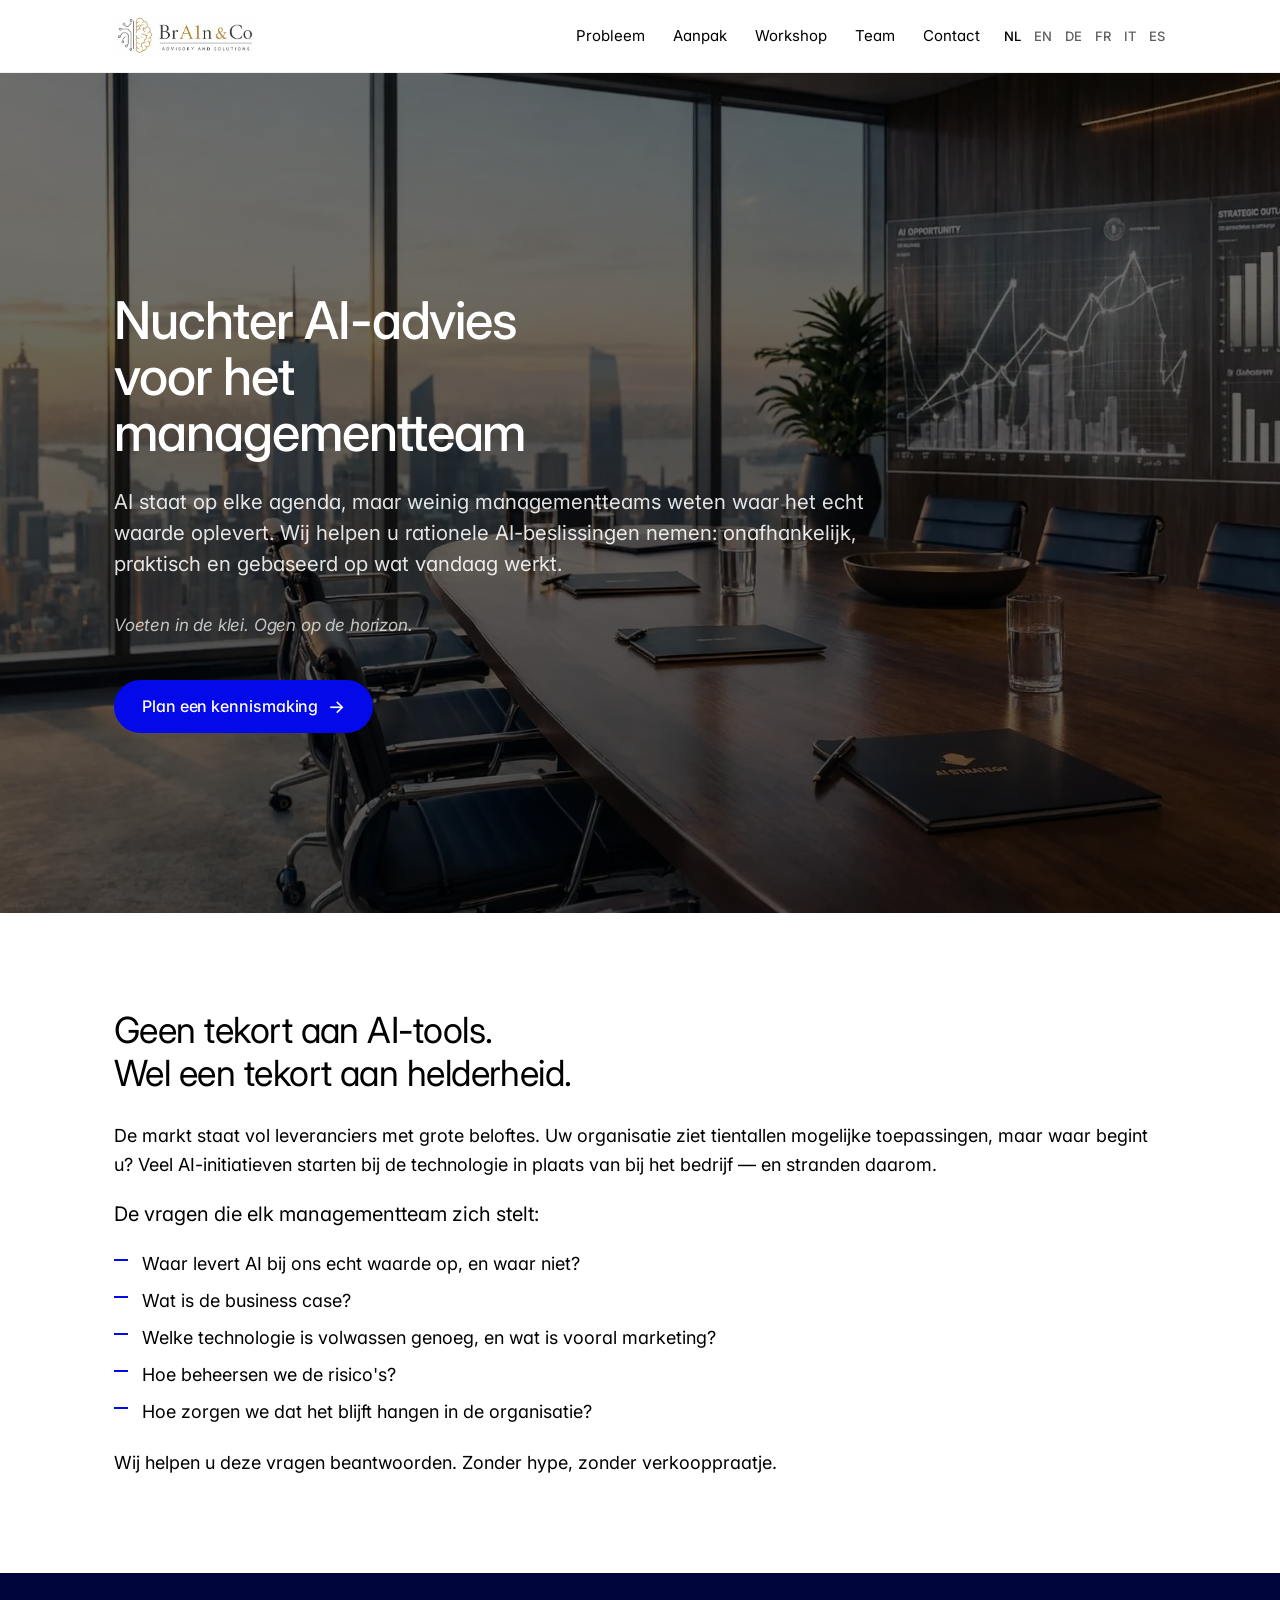
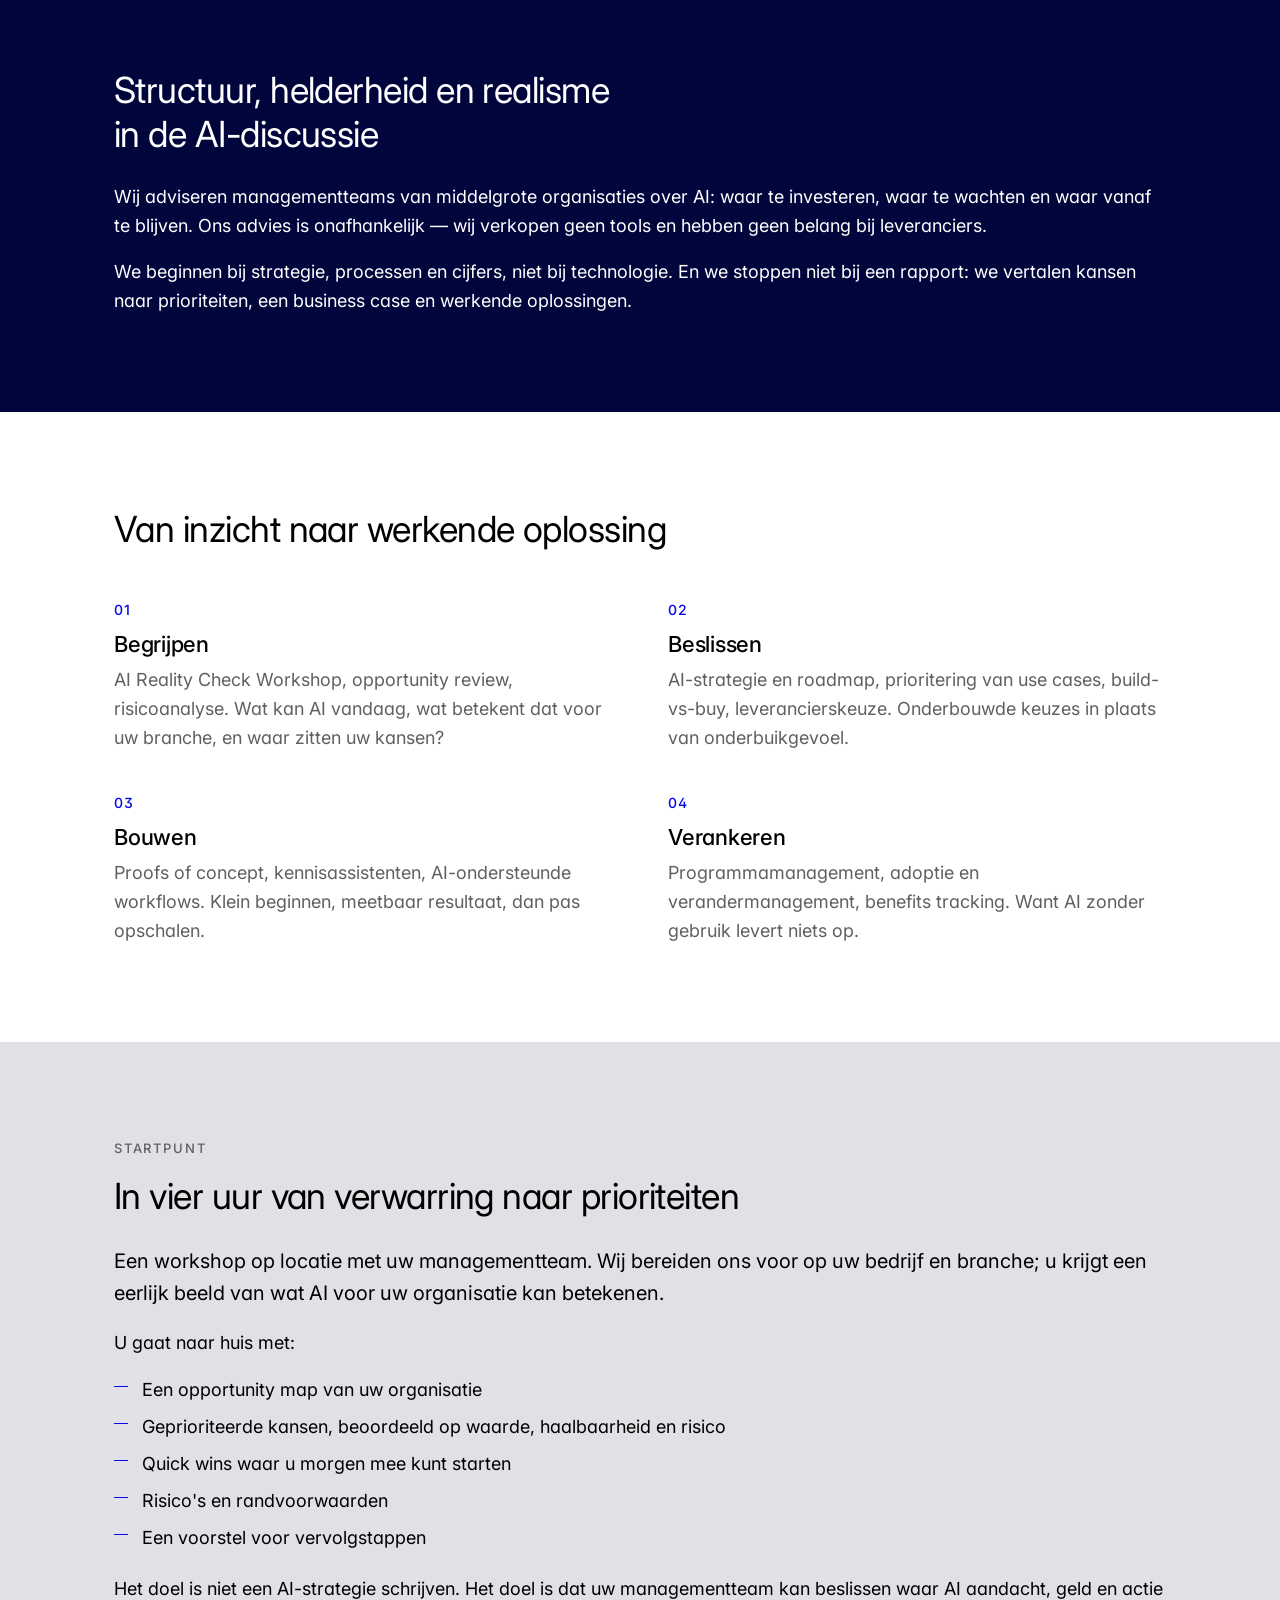
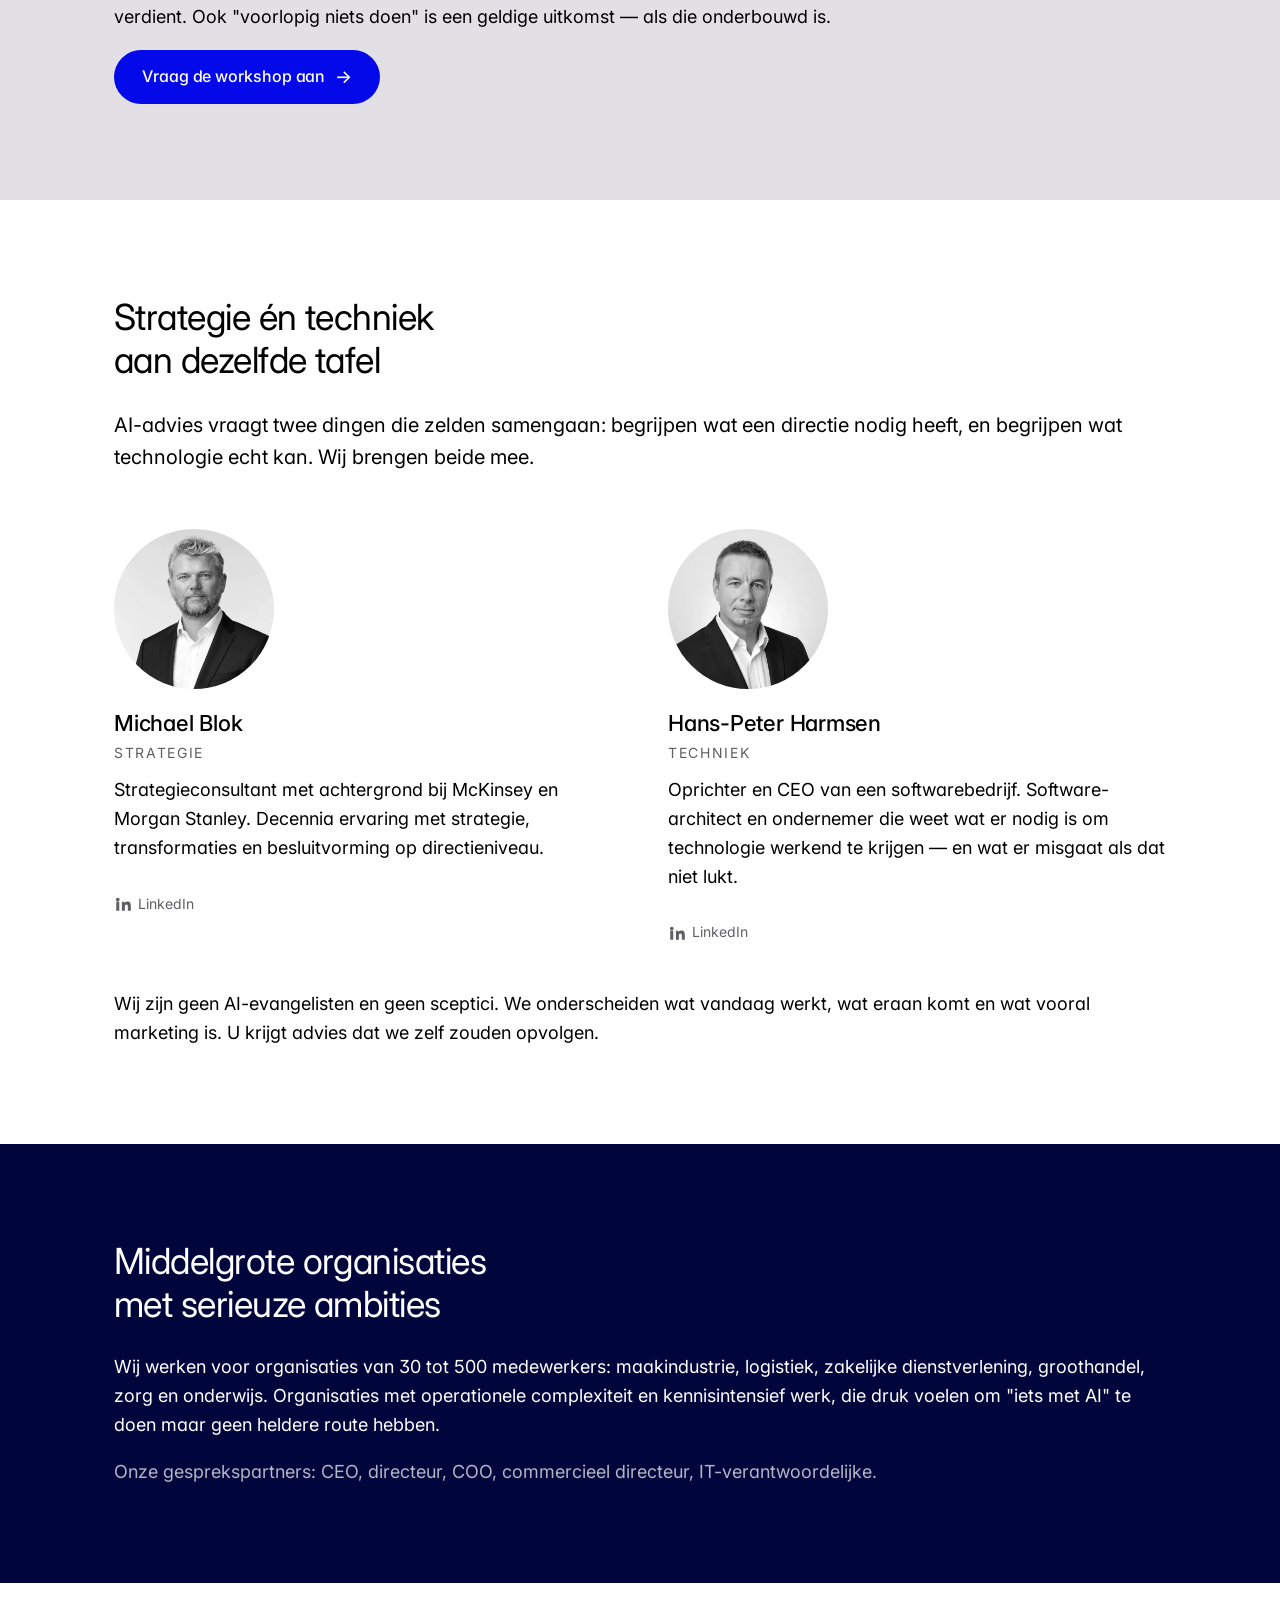
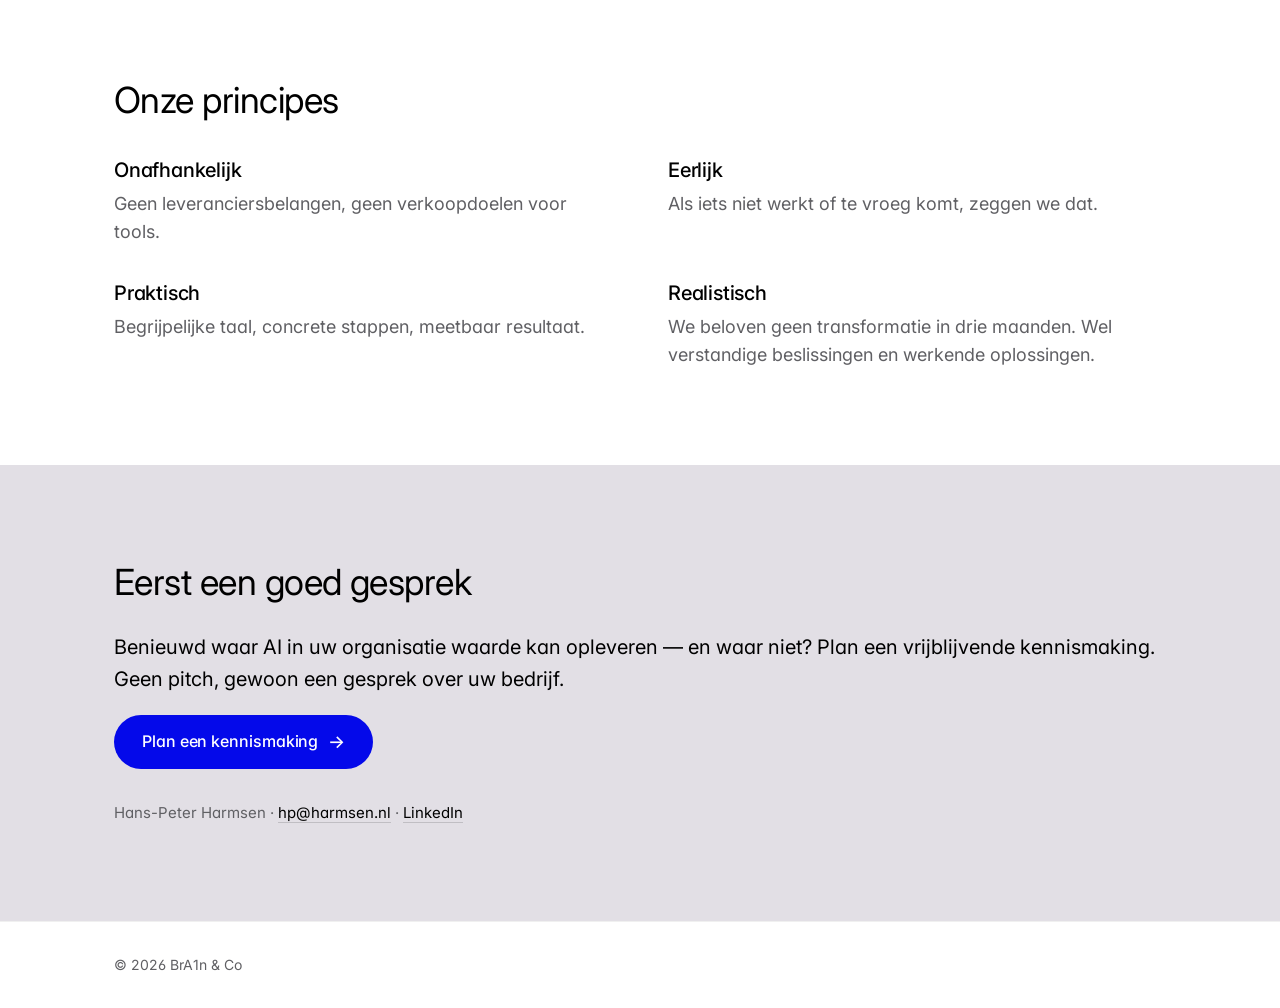
==== index.html @ 0d2ce126 "Branding: BrA1n & Co met logo in nav - Naamwijziging brA1n -> BrA1n & Co in alle 6 talen, titles, OG" ====
<!doctype html>
<html lang="nl">
<head>
<meta charset="utf-8">
<meta name="viewport" content="width=device-width, initial-scale=1">
<title>BrA1n &amp; Co — Nuchter AI-advies voor het managementteam</title>
<meta name="description" content="BrA1n &amp; Co helpt managementteams van middelgrote organisaties rationele AI-beslissingen nemen: onafhankelijk, praktisch en gebaseerd op wat vandaag werkt.">

<meta property="og:title" content="BrA1n &amp; Co — Nuchter AI-advies voor het managementteam">
<meta property="og:description" content="Onafhankelijk AI-advies voor middelgrote organisaties. Voeten in de klei. Ogen op de horizon.">
<meta property="og:type" content="website">
<meta property="og:locale" content="nl_NL">
<meta property="og:locale:alternate" content="en_US">
<meta property="og:locale:alternate" content="de_DE">
<meta property="og:locale:alternate" content="fr_FR">
<meta property="og:locale:alternate" content="it_IT">
<meta property="og:locale:alternate" content="es_ES">
<link rel="canonical" href="https://hpharmsen.github.io/bra1n-website/">
<link rel="alternate" hreflang="nl" href="https://hpharmsen.github.io/bra1n-website/">
<link rel="alternate" hreflang="en" href="https://hpharmsen.github.io/bra1n-website/en/">
<link rel="alternate" hreflang="de" href="https://hpharmsen.github.io/bra1n-website/de/">
<link rel="alternate" hreflang="fr" href="https://hpharmsen.github.io/bra1n-website/fr/">
<link rel="alternate" hreflang="it" href="https://hpharmsen.github.io/bra1n-website/it/">
<link rel="alternate" hreflang="es" href="https://hpharmsen.github.io/bra1n-website/es/">
<link rel="alternate" hreflang="x-default" href="https://hpharmsen.github.io/bra1n-website/">

<link rel="preconnect" href="https://fonts.googleapis.com">
<link rel="preconnect" href="https://fonts.gstatic.com" crossorigin>
<link href="https://fonts.googleapis.com/css2?family=Inter:wght@400;500;700&display=swap" rel="stylesheet">

<link rel="stylesheet" href="assets/css/style.css">
<link rel="icon" type="image/svg+xml" href="assets/img/favicon.svg">
</head>
<body>

<header class="nav">
  <div class="nav__inner">
    <a class="nav__brand" href="#top" aria-label="BrA1n &amp; Co — naar boven">
      <picture>
        <source srcset="assets/img/logo.webp" type="image/webp">
        <img src="assets/img/logo.png" alt="BrA1n &amp; Co" height="40" width="143">
      </picture>
    </a>
    <nav class="nav__links" aria-label="Hoofdmenu">
      <a href="#probleem">Probleem</a>
      <a href="#aanpak">Aanpak</a>
      <a href="#workshop">Workshop</a>
      <a href="#team">Team</a>
      <a href="#contact">Contact</a>
    </nav>
    <div class="nav__lang" aria-label="Taal">
      <span aria-current="true">NL</span>
      <a href="en/">EN</a>
      <a href="de/">DE</a>
      <a href="fr/">FR</a>
      <a href="it/">IT</a>
      <a href="es/">ES</a>
    </div>
  </div>
</header>

<main id="top">

  <!-- 1. Hero -->
  <section class="hero">
    <picture class="hero__bg">
      <source srcset="assets/img/hero.webp" type="image/webp">
      <img src="assets/img/hero.jpg" alt="Boardroom met uitzicht over de stad en AI-dashboards aan de muur" fetchpriority="high">
    </picture>
    <div class="container">
      <h1 class="hero__title">Nuchter AI-advies<br>voor het managementteam</h1>
      <p class="hero__lede">AI staat op elke agenda, maar weinig managementteams weten waar het echt waarde oplevert. Wij helpen u rationele AI-beslissingen nemen: onafhankelijk, praktisch en gebaseerd op wat vandaag werkt.</p>
      <p class="hero__slogan"><em>Voeten in de klei. Ogen op de horizon.</em></p>
      <a class="btn btn--primary" href="mailto:hp@harmsen.nl?subject=Kennismaking%20via%20BrA1n%20%26%20Co%20website">Plan een kennismaking</a>
    </div>
  </section>

  <!-- 2. Het probleem -->
  <section id="probleem" class="section">
    <div class="container">
      <h2>Geen tekort aan AI-tools.<br>Wel een tekort aan helderheid.</h2>
      <p>De markt staat vol leveranciers met grote beloftes. Uw organisatie ziet tientallen mogelijke toepassingen, maar waar begint u? Veel AI-initiatieven starten bij de technologie in plaats van bij het bedrijf — en stranden daarom.</p>
      <p class="lead">De vragen die elk managementteam zich stelt:</p>
      <ul class="check-list">
        <li>Waar levert AI bij ons echt waarde op, en waar niet?</li>
        <li>Wat is de business case?</li>
        <li>Welke technologie is volwassen genoeg, en wat is vooral marketing?</li>
        <li>Hoe beheersen we de risico's?</li>
        <li>Hoe zorgen we dat het blijft hangen in de organisatie?</li>
      </ul>
      <p>Wij helpen u deze vragen beantwoorden. Zonder hype, zonder verkooppraatje.</p>
    </div>
  </section>

  <!-- 3. Wat wij doen -->
  <section class="section section--dark">
    <div class="container">
      <h2>Structuur, helderheid en realisme<br>in de AI-discussie</h2>
      <p>Wij adviseren managementteams van middelgrote organisaties over AI: waar te investeren, waar te wachten en waar vanaf te blijven. Ons advies is onafhankelijk — wij verkopen geen tools en hebben geen belang bij leveranciers.</p>
      <p>We beginnen bij strategie, processen en cijfers, niet bij technologie. En we stoppen niet bij een rapport: we vertalen kansen naar prioriteiten, een business case en werkende oplossingen.</p>
    </div>
  </section>

  <!-- 4. Hoe wij werken -->
  <section id="aanpak" class="section">
    <div class="container">
      <h2>Van inzicht naar werkende oplossing</h2>
      <div class="phases">
        <div class="phase">
          <div class="phase__num">01</div>
          <h3>Begrijpen</h3>
          <p>AI Reality Check Workshop, opportunity review, risicoanalyse. Wat kan AI vandaag, wat betekent dat voor uw branche, en waar zitten uw kansen?</p>
        </div>
        <div class="phase">
          <div class="phase__num">02</div>
          <h3>Beslissen</h3>
          <p>AI-strategie en roadmap, prioritering van use cases, build-vs-buy, leverancierskeuze. Onderbouwde keuzes in plaats van onderbuikgevoel.</p>
        </div>
        <div class="phase">
          <div class="phase__num">03</div>
          <h3>Bouwen</h3>
          <p>Proofs of concept, kennisassistenten, AI-ondersteunde workflows. Klein beginnen, meetbaar resultaat, dan pas opschalen.</p>
        </div>
        <div class="phase">
          <div class="phase__num">04</div>
          <h3>Verankeren</h3>
          <p>Programmamanagement, adoptie en verandermanagement, benefits tracking. Want AI zonder gebruik levert niets op.</p>
        </div>
      </div>
    </div>
  </section>

  <!-- 5. Workshop -->
  <section id="workshop" class="section section--soft">
    <div class="container">
      <p class="eyebrow">Startpunt</p>
      <h2>In vier uur van verwarring naar prioriteiten</h2>
      <p class="lead">Een workshop op locatie met uw managementteam. Wij bereiden ons voor op uw bedrijf en branche; u krijgt een eerlijk beeld van wat AI voor uw organisatie kan betekenen.</p>
      <p>U gaat naar huis met:</p>
      <ul class="check-list">
        <li>Een opportunity map van uw organisatie</li>
        <li>Geprioriteerde kansen, beoordeeld op waarde, haalbaarheid en risico</li>
        <li>Quick wins waar u morgen mee kunt starten</li>
        <li>Risico's en randvoorwaarden</li>
        <li>Een voorstel voor vervolgstappen</li>
      </ul>
      <p>Het doel is niet een AI-strategie schrijven. Het doel is dat uw managementteam kan beslissen waar AI aandacht, geld en actie verdient. Ook "voorlopig niets doen" is een geldige uitkomst — als die onderbouwd is.</p>
      <a class="btn btn--primary" href="mailto:hp@harmsen.nl?subject=AI%20Reality%20Check%20Workshop%20aanvraag">Vraag de workshop aan</a>
    </div>
  </section>

  <!-- 6. Waarom wij -->
  <section id="team" class="section">
    <div class="container">
      <h2>Strategie én techniek<br>aan dezelfde tafel</h2>
      <p class="lead">AI-advies vraagt twee dingen die zelden samengaan: begrijpen wat een directie nodig heeft, en begrijpen wat technologie echt kan. Wij brengen beide mee.</p>

      <div class="team">
        <article class="person">
          <picture>
            <source srcset="assets/img/michael.webp" type="image/webp">
            <img src="assets/img/michael.jpg" alt="Portret van Michael Blok" loading="lazy" width="600" height="600">
          </picture>
          <h3>Michael Blok</h3>
          <p class="person__role">Strategie</p>
          <p>Strategieconsultant met achtergrond bij McKinsey en Morgan Stanley. Decennia ervaring met strategie, transformaties en besluitvorming op directieniveau.</p>
          <a class="linkedin" href="https://www.linkedin.com/in/michael-b-5817b/" aria-label="LinkedIn van Michael Blok" rel="noopener">
            <svg viewBox="0 0 24 24" width="20" height="20" aria-hidden="true"><path fill="currentColor" d="M4.98 3.5a2.5 2.5 0 1 1 0 5 2.5 2.5 0 0 1 0-5zM3 9h4v12H3V9zm7 0h3.8v1.7h.06c.53-1 1.84-2.05 3.79-2.05 4.05 0 4.8 2.66 4.8 6.13V21h-4v-5.46c0-1.3-.02-2.97-1.81-2.97-1.82 0-2.1 1.42-2.1 2.88V21h-4V9z"/></svg>
            LinkedIn
          </a>
        </article>

        <article class="person">
          <picture>
            <source srcset="assets/img/hp.webp" type="image/webp">
            <img src="assets/img/hp.jpg" alt="Portret van Hans-Peter Harmsen" loading="lazy" width="600" height="600">
          </picture>
          <h3>Hans-Peter Harmsen</h3>
          <p class="person__role">Techniek</p>
          <p>Oprichter en CEO van een softwarebedrijf. Software-architect en ondernemer die weet wat er nodig is om technologie werkend te krijgen — en wat er misgaat als dat niet lukt.</p>
          <a class="linkedin" href="https://www.linkedin.com/in/hpharmsen" aria-label="LinkedIn van Hans-Peter Harmsen" rel="noopener">
            <svg viewBox="0 0 24 24" width="20" height="20" aria-hidden="true"><path fill="currentColor" d="M4.98 3.5a2.5 2.5 0 1 1 0 5 2.5 2.5 0 0 1 0-5zM3 9h4v12H3V9zm7 0h3.8v1.7h.06c.53-1 1.84-2.05 3.79-2.05 4.05 0 4.8 2.66 4.8 6.13V21h-4v-5.46c0-1.3-.02-2.97-1.81-2.97-1.82 0-2.1 1.42-2.1 2.88V21h-4V9z"/></svg>
            LinkedIn
          </a>
        </article>
      </div>

      <p>Wij zijn geen AI-evangelisten en geen sceptici. We onderscheiden wat vandaag werkt, wat eraan komt en wat vooral marketing is. U krijgt advies dat we zelf zouden opvolgen.</p>
    </div>
  </section>

  <!-- 7. Voor wie -->
  <section class="section section--dark">
    <div class="container">
      <h2>Middelgrote organisaties<br>met serieuze ambities</h2>
      <p>Wij werken voor organisaties van 30 tot 500 medewerkers: maakindustrie, logistiek, zakelijke dienstverlening, groothandel, zorg en onderwijs. Organisaties met operationele complexiteit en kennisintensief werk, die druk voelen om "iets met AI" te doen maar geen heldere route hebben.</p>
      <p class="muted">Onze gesprekspartners: CEO, directeur, COO, commercieel directeur, IT-verantwoordelijke.</p>
    </div>
  </section>

  <!-- 8. Principes -->
  <section class="section">
    <div class="container">
      <h2>Onze principes</h2>
      <dl class="principles">
        <div>
          <dt>Onafhankelijk</dt>
          <dd>Geen leveranciersbelangen, geen verkoopdoelen voor tools.</dd>
        </div>
        <div>
          <dt>Eerlijk</dt>
          <dd>Als iets niet werkt of te vroeg komt, zeggen we dat.</dd>
        </div>
        <div>
          <dt>Praktisch</dt>
          <dd>Begrijpelijke taal, concrete stappen, meetbaar resultaat.</dd>
        </div>
        <div>
          <dt>Realistisch</dt>
          <dd>We beloven geen transformatie in drie maanden. Wel verstandige beslissingen en werkende oplossingen.</dd>
        </div>
      </dl>
    </div>
  </section>

  <!-- 9. Contact -->
  <section id="contact" class="section section--soft">
    <div class="container">
      <h2>Eerst een goed gesprek</h2>
      <p class="lead">Benieuwd waar AI in uw organisatie waarde kan opleveren — en waar niet? Plan een vrijblijvende kennismaking. Geen pitch, gewoon een gesprek over uw bedrijf.</p>
      <a class="btn btn--primary" href="mailto:hp@harmsen.nl?subject=Kennismaking%20via%20BrA1n%20%26%20Co%20website">Plan een kennismaking</a>
      <p class="contact-line">
        Hans-Peter Harmsen
        · <a href="mailto:hp@harmsen.nl">hp@harmsen.nl</a>
        · <a href="https://www.linkedin.com/in/hpharmsen" rel="noopener">LinkedIn</a>
      </p>
    </div>
  </section>

</main>

<footer class="footer">
  <div class="container">
    <span>&copy; <span id="year">2026</span> BrA1n &amp; Co</span>
  </div>
</footer>

<script src="assets/js/main.js" defer></script>
</body>
</html>
---- assets/css/style.css ----
/* === Tokens (afgeleid uit keystone.ai) === */
:root {
  --surface: #ffffff;
  --surface-soft: #e2dfe5;
  --surface-dark: #00063c;
  --surface-accent-soft: #e5eafa;

  --text: #000000;
  --text-subtle: #606064;
  --text-weak: #8e8e91;
  --text-on-dark: #ffffff;

  --accent: #0409ea;
  --accent-hover: #00063c;

  --container-max: 1100px;
  --gutter: 24px;
  --section-vpad: 96px;
  --section-vpad-mobile: 56px;
}

/* === Reset === */
*, *::before, *::after { box-sizing: border-box; }
html { -webkit-text-size-adjust: 100%; scroll-behavior: smooth; scroll-padding-top: 80px; overflow-x: hidden; }
body { margin: 0; overflow-x: hidden; }
img, picture, svg { display: block; max-width: 100%; height: auto; }
a { color: inherit; }
ul, dl { margin: 0; padding: 0; }
ul { list-style: none; }

/* === Base typografie === */
body {
  font-family: "Inter", system-ui, -apple-system, "Segoe UI", Roboto, sans-serif;
  font-size: 18px;
  line-height: 1.6;
  color: var(--text);
  background: var(--surface);
  font-feature-settings: "ss01", "cv11";
  -webkit-font-smoothing: antialiased;
  text-rendering: optimizeLegibility;
}

h1, h2, h3 {
  margin: 0 0 .5em;
  letter-spacing: -0.01em;
}

h1 {
  font-size: clamp(36px, 5.2vw, 52px);
  line-height: 1.08;
  font-weight: 500;
  letter-spacing: -0.02em;
}

h2 {
  font-size: clamp(28px, 3.4vw, 36px);
  line-height: 1.2;
  font-weight: 400;
  letter-spacing: -0.015em;
  margin-bottom: .75em;
}

h3 {
  font-size: 22px;
  line-height: 1.3;
  font-weight: 500;
}

p { margin: 0 0 1em; }
p:last-child { margin-bottom: 0; }

.lead { font-size: 20px; color: var(--text); }
.muted { color: var(--text-subtle); }
.eyebrow {
  font-size: 13px;
  font-weight: 500;
  letter-spacing: .14em;
  text-transform: uppercase;
  color: var(--text-subtle);
  margin: 0 0 16px;
}

a { color: var(--accent); text-decoration: none; transition: color .15s ease; }
a:hover { color: var(--accent-hover); }
a:focus-visible { outline: 2px solid var(--accent); outline-offset: 3px; border-radius: 2px; }

/* === Layout === */
.container {
  max-width: var(--container-max);
  margin: 0 auto;
  padding: 0 var(--gutter);
}

/* === Nav === */
.nav {
  position: sticky;
  top: 0;
  background: rgba(255,255,255,0.92);
  backdrop-filter: saturate(160%) blur(10px);
  -webkit-backdrop-filter: saturate(160%) blur(10px);
  border-bottom: 1px solid rgba(0,0,0,0.06);
  z-index: 100;
}
.nav__inner {
  max-width: var(--container-max);
  margin: 0 auto;
  padding: 16px var(--gutter);
  display: flex;
  align-items: center;
  gap: 24px;
}
.nav__brand {
  display: inline-flex;
  align-items: center;
  line-height: 0;
}
.nav__brand img, .nav__brand picture {
  display: block;
  height: 40px;
  width: auto;
}
.nav__brand:hover { opacity: .82; }

@media (max-width: 480px) {
  .nav__brand img { height: 32px; }
}
.nav__links {
  display: flex;
  gap: 28px;
  margin-left: auto;
  font-size: 15px;
}
.nav__links a {
  color: var(--text);
  font-weight: 400;
}
.nav__links a:hover { color: var(--accent); }
.nav__lang {
  display: flex;
  align-items: center;
  gap: 12px;
  font-size: 13px;
  color: var(--text-subtle);
  font-weight: 500;
  letter-spacing: .04em;
}
.nav__lang [aria-current="true"] { color: var(--text); }
.nav__lang a { color: var(--text-subtle); }
.nav__lang a:hover { color: var(--accent); }

@media (max-width: 480px) {
  .nav__lang { gap: 8px; font-size: 12px; }
}

@media (max-width: 720px) {
  .nav__links { display: none; }
  .nav__lang { margin-left: auto; }
}

/* === Hero === */
.hero {
  position: relative;
  isolation: isolate;
  color: var(--text-on-dark);
  padding: clamp(140px, 18vw, 220px) 0 clamp(120px, 14vw, 180px);
  overflow: hidden;
  background: var(--surface-dark);
}
.hero__bg {
  position: absolute;
  inset: 0;
  z-index: -2;
  display: block;
}
.hero__bg img {
  width: 100%;
  height: 100%;
  object-fit: cover;
  display: block;
}
.hero::after {
  content: "";
  position: absolute;
  inset: 0;
  z-index: -1;
  background: linear-gradient(180deg, rgba(0,0,0,0.55) 0%, rgba(0,0,0,0.65) 100%);
}
.hero .container { position: relative; }
.hero__title {
  max-width: 14ch;
  color: var(--text-on-dark);
}
.hero__lede {
  font-size: clamp(18px, 1.6vw, 22px);
  line-height: 1.5;
  color: rgba(255,255,255,0.88);
  max-width: 60ch;
  margin-top: 24px;
}
.hero__slogan {
  font-size: 17px;
  color: rgba(255,255,255,0.72);
  margin-top: 32px;
}
.hero__slogan em {
  font-style: italic;
  letter-spacing: -0.01em;
}
.hero .btn { margin-top: 24px; }
.hero .btn--primary:hover {
  background: var(--text-on-dark);
  color: var(--surface-dark);
}

/* === Sections === */
.section {
  padding: var(--section-vpad) 0;
}
@media (max-width: 720px) {
  .section { padding: var(--section-vpad-mobile) 0; }
}

.section--soft {
  background: var(--surface-soft);
}
.section--dark {
  background: var(--surface-dark);
  color: var(--text-on-dark);
}
.section--dark .muted { color: rgba(255,255,255,0.7); }
.section--dark a { color: var(--text-on-dark); border-bottom: 1px solid rgba(255,255,255,0.4); }
.section--dark a:hover { color: var(--text-on-dark); border-bottom-color: var(--text-on-dark); }

/* === Buttons === */
.btn {
  display: inline-flex;
  align-items: center;
  gap: 10px;
  padding: 14px 28px;
  border-radius: 999px;
  font-size: 16px;
  font-weight: 500;
  letter-spacing: -0.005em;
  transition: background-color .15s ease, color .15s ease, transform .15s ease;
  white-space: nowrap;
}
.btn--primary {
  background: var(--accent);
  color: var(--text-on-dark);
}
.btn--primary:hover {
  background: var(--accent-hover);
  color: var(--text-on-dark);
  transform: translateY(-1px);
}
.btn::after {
  content: "→";
  font-size: 18px;
  line-height: 1;
}

/* === Lists === */
.check-list {
  margin: 16px 0 24px;
  display: grid;
  gap: 10px;
}
.check-list li {
  position: relative;
  padding-left: 28px;
  line-height: 1.5;
}
.check-list li::before {
  content: "";
  position: absolute;
  left: 0;
  top: .55em;
  width: 14px;
  height: 1.5px;
  background: var(--accent);
}
.section--dark .check-list li::before { background: var(--text-on-dark); }

/* === Phases === */
.phases {
  margin-top: 48px;
  display: grid;
  grid-template-columns: repeat(2, 1fr);
  gap: 40px 56px;
}
@media (max-width: 720px) {
  .phases { grid-template-columns: 1fr; gap: 32px; }
}
.phase__num {
  font-size: 14px;
  font-weight: 500;
  color: var(--accent);
  letter-spacing: .08em;
  margin-bottom: 8px;
}
.phase h3 { margin-bottom: 8px; }
.phase p { color: var(--text-subtle); }

/* === Team === */
.team {
  display: grid;
  grid-template-columns: 1fr 1fr;
  gap: 56px;
  margin: 56px 0 40px;
}
@media (max-width: 720px) {
  .team { grid-template-columns: 1fr; gap: 48px; }
}
.person picture { display: block; width: 160px; height: 160px; margin-bottom: 20px; }
.person img {
  width: 160px;
  height: 160px;
  border-radius: 50%;
  object-fit: cover;
  filter: grayscale(100%) contrast(1.02);
  transition: filter .25s ease;
}
.person:hover img { filter: grayscale(0%); }
.person h3 { margin-bottom: 4px; }
.person__role {
  color: var(--text-subtle);
  font-size: 14px;
  letter-spacing: .12em;
  text-transform: uppercase;
  margin-bottom: 12px;
}
.linkedin {
  display: inline-flex;
  align-items: center;
  gap: 6px;
  margin-top: 12px;
  font-size: 14px;
  color: var(--text-subtle);
}
.linkedin:hover { color: var(--accent); }
.linkedin svg { width: 18px; height: 18px; }

/* === Principles === */
.principles {
  margin-top: 32px;
  display: grid;
  grid-template-columns: repeat(2, 1fr);
  gap: 32px 56px;
}
@media (max-width: 720px) {
  .principles { grid-template-columns: 1fr; gap: 28px; }
}
.principles dt {
  font-weight: 500;
  font-size: 20px;
  margin-bottom: 4px;
  letter-spacing: -0.01em;
}
.principles dd {
  margin: 0;
  color: var(--text-subtle);
  line-height: 1.55;
}

/* === Contact line === */
.contact-line {
  margin-top: 32px;
  color: var(--text-subtle);
  font-size: 15px;
}
.contact-line a { color: var(--text); border-bottom: 1px solid rgba(0,0,0,0.15); }
.contact-line a:hover { color: var(--accent); border-bottom-color: var(--accent); }

/* === Footer === */
.footer {
  background: var(--surface);
  border-top: 1px solid rgba(0,0,0,0.06);
  padding: 32px 0;
  font-size: 14px;
  color: var(--text-subtle);
}
.footer .container {
  display: flex;
  justify-content: space-between;
  align-items: center;
  gap: 16px;
}
.footer a { color: var(--text-subtle); }
.footer a:hover { color: var(--accent); }

/* === Reduced motion === */
@media (prefers-reduced-motion: reduce) {
  *, *::before, *::after { animation: none !important; transition: none !important; scroll-behavior: auto !important; }
}
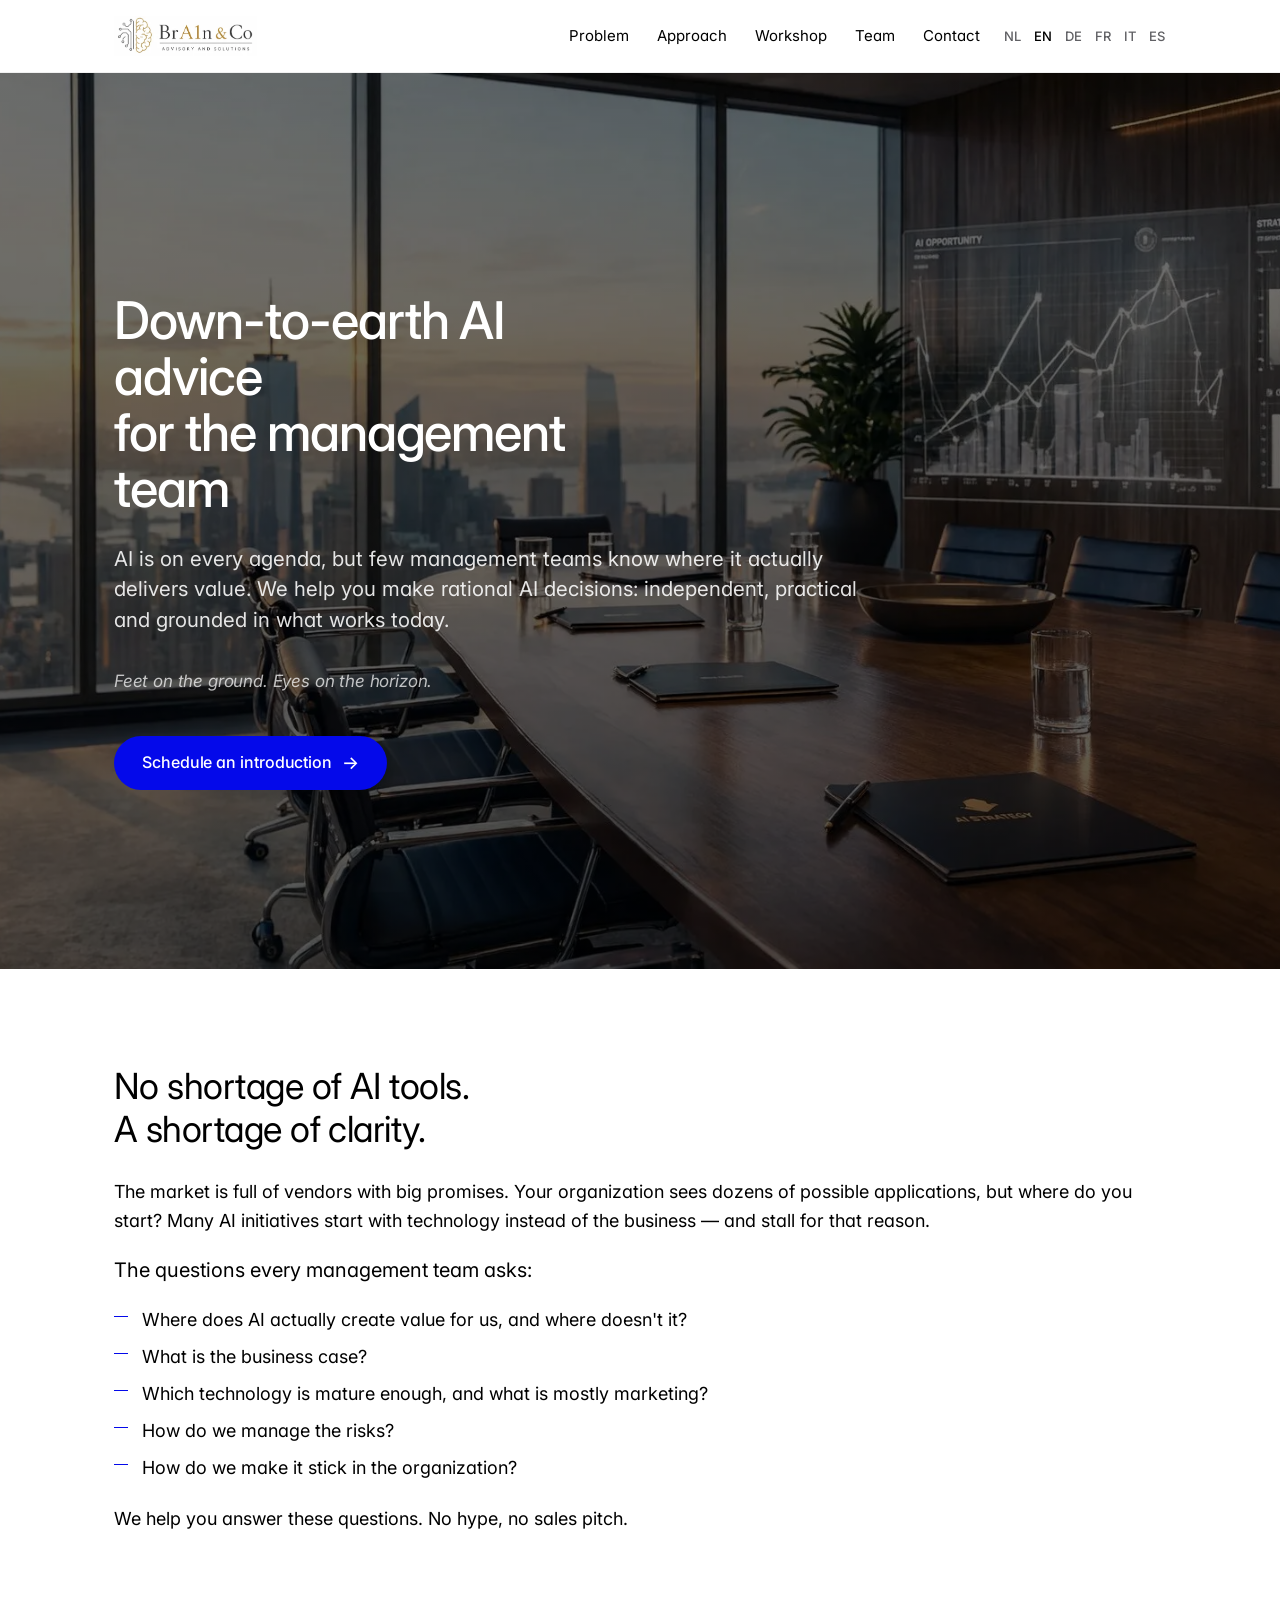
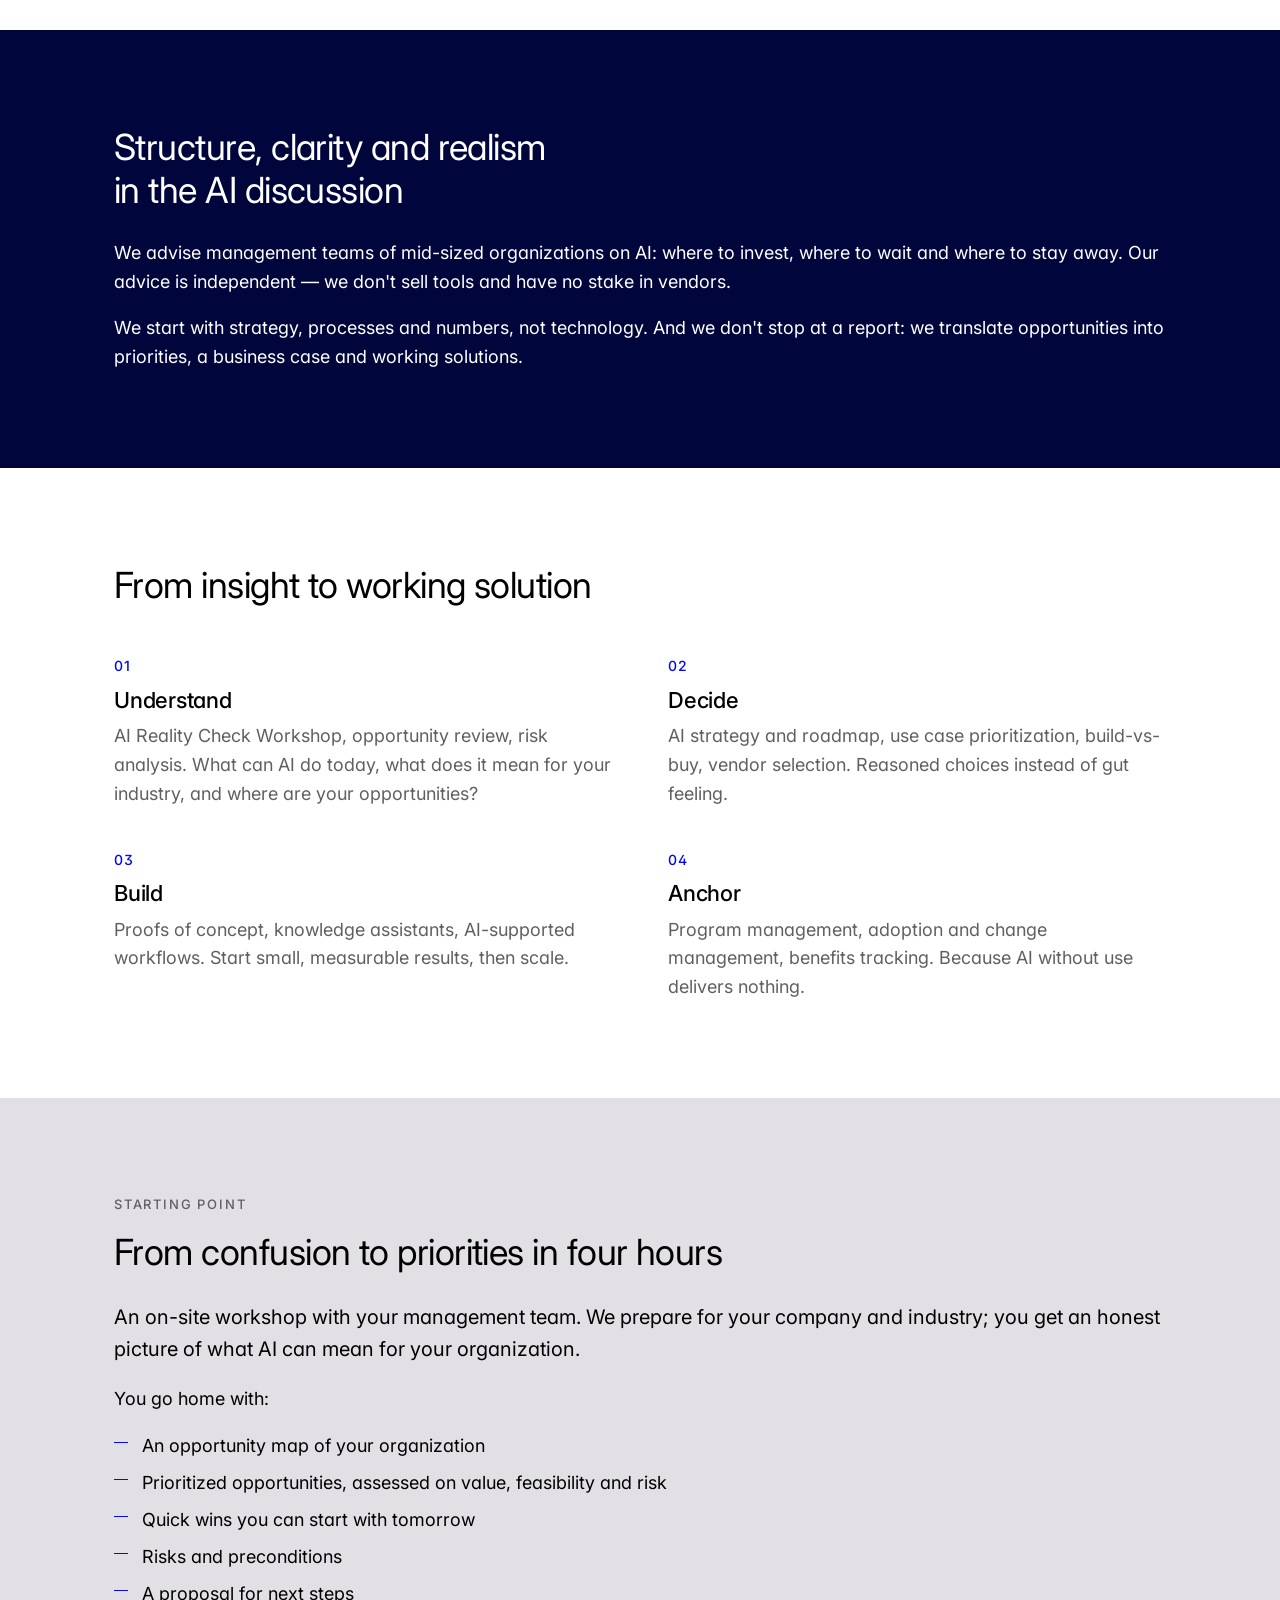
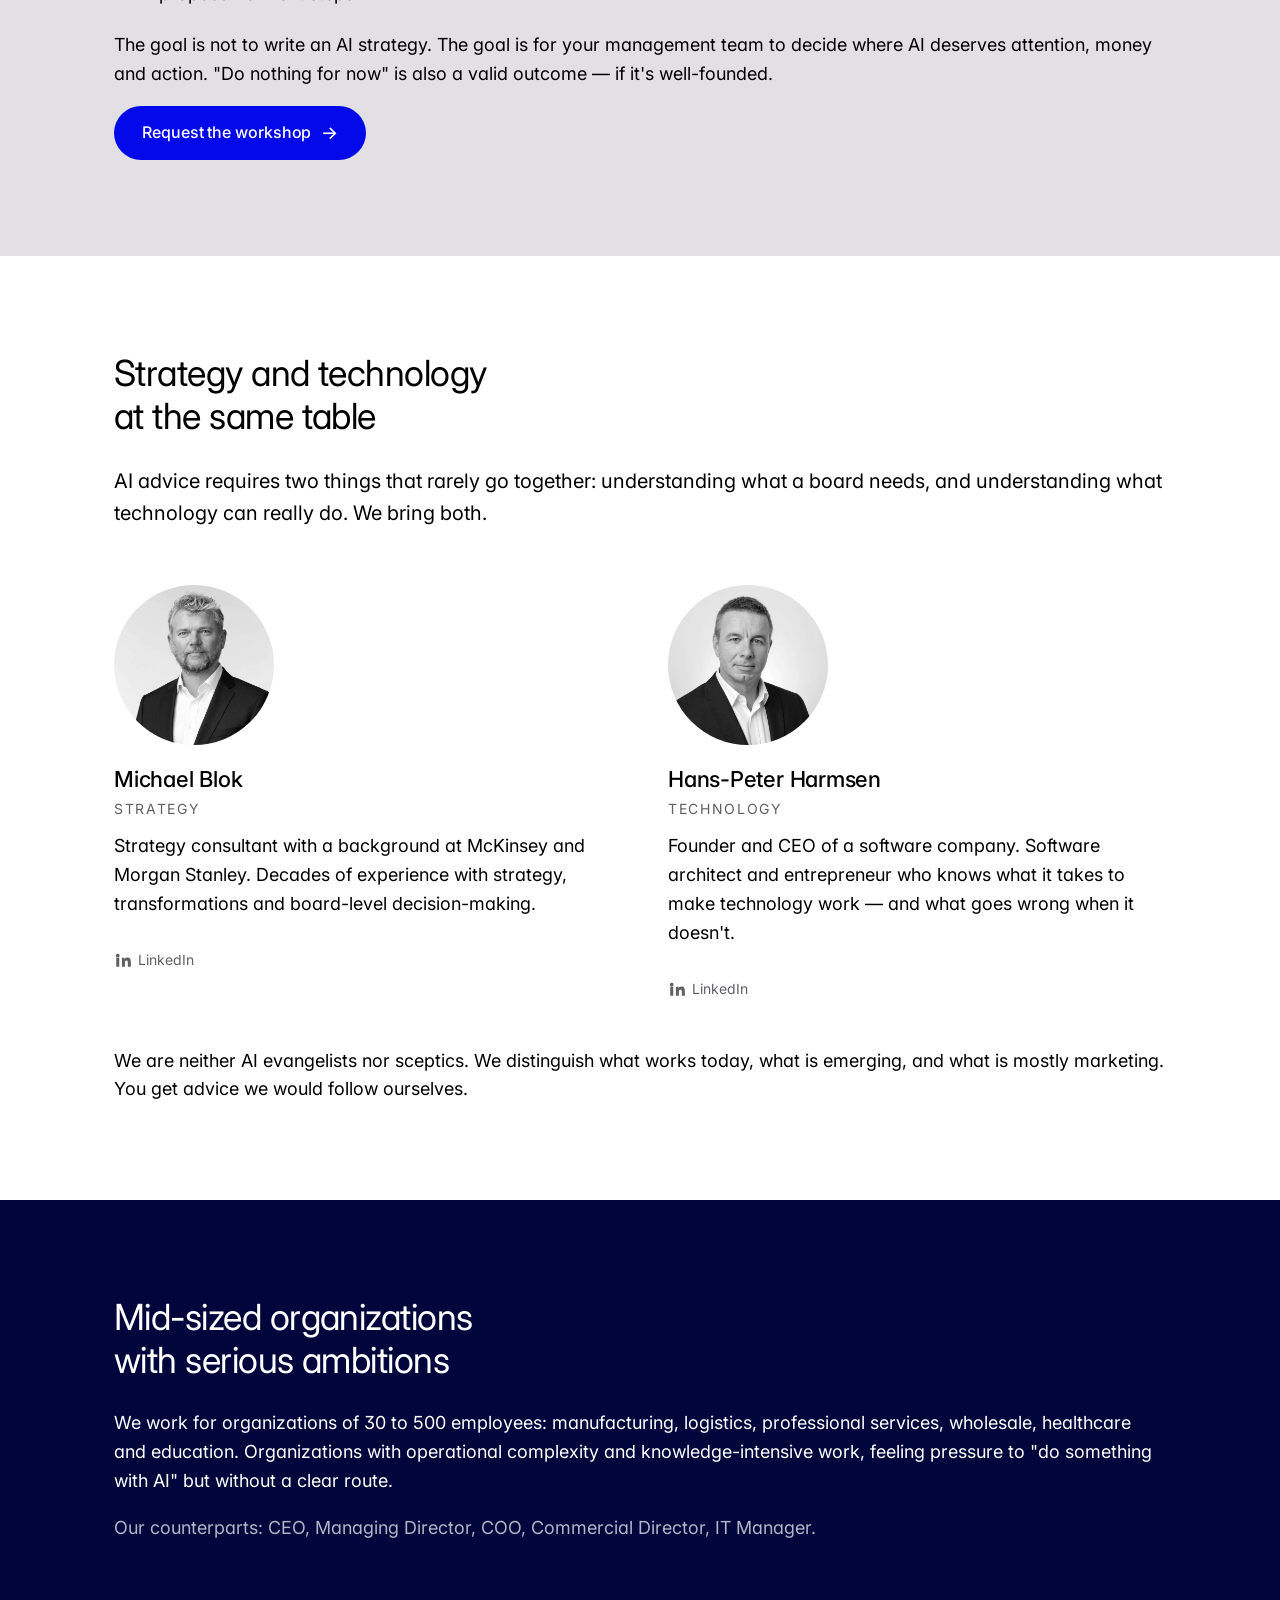
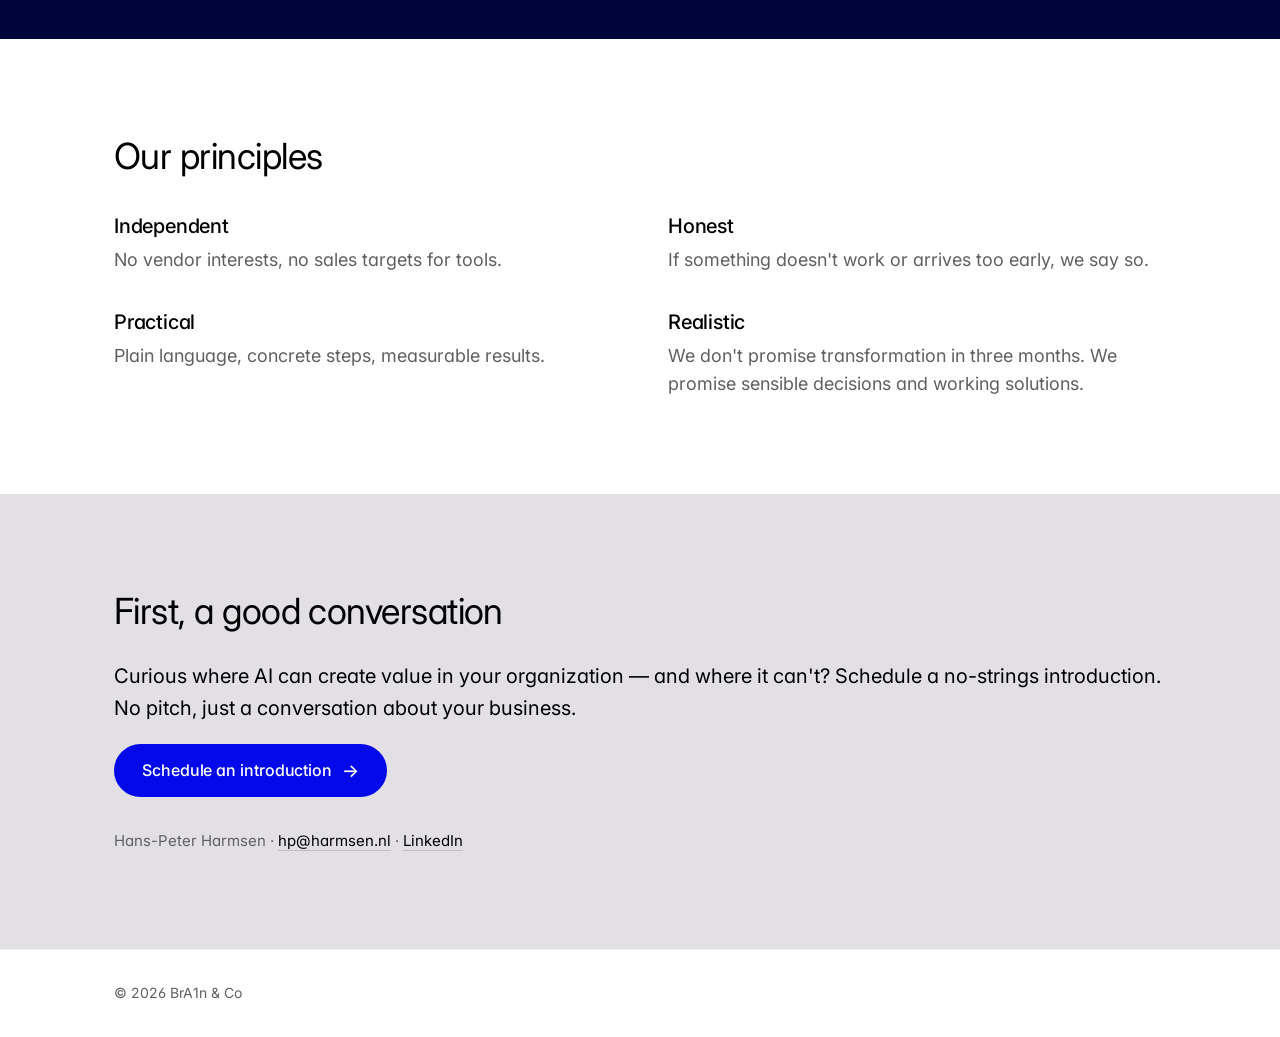
==== commit f950adf2: "i18n: auto-redirect naar browsertaal vanaf NL-root - Inline script in /index.html head: leest naviga" ====
--- a/index.html
+++ b/index.html
@@ -3,6 +3,27 @@
 <head>
 <meta charset="utf-8">
 <meta name="viewport" content="width=device-width, initial-scale=1">
+<script>
+// Auto-redirect naar de versie die past bij de browsertaal.
+// Sla onbedoelde loops over door sessionStorage te checken.
+(function () {
+  try {
+    if (sessionStorage.getItem('langChosen')) return;
+    var supported = ['nl','en','de','fr','it','es'];
+    var langs = navigator.languages || [navigator.language || 'nl'];
+    for (var i = 0; i < langs.length; i++) {
+      var l = String(langs[i] || '').toLowerCase().split('-')[0];
+      if (supported.indexOf(l) === -1) continue;
+      if (l === 'nl') return;
+      sessionStorage.setItem('langChosen', l);
+      var path = location.pathname.replace(/index\.html$/, '');
+      if (path.charAt(path.length - 1) !== '/') path += '/';
+      location.replace(path + l + '/' + (location.hash || ''));
+      return;
+    }
+  } catch (e) {}
+})();
+</script>
 <title>BrA1n &amp; Co — Nuchter AI-advies voor het managementteam</title>
 <meta name="description" content="BrA1n &amp; Co helpt managementteams van middelgrote organisaties rationele AI-beslissingen nemen: onafhankelijk, praktisch en gebaseerd op wat vandaag werkt.">
 
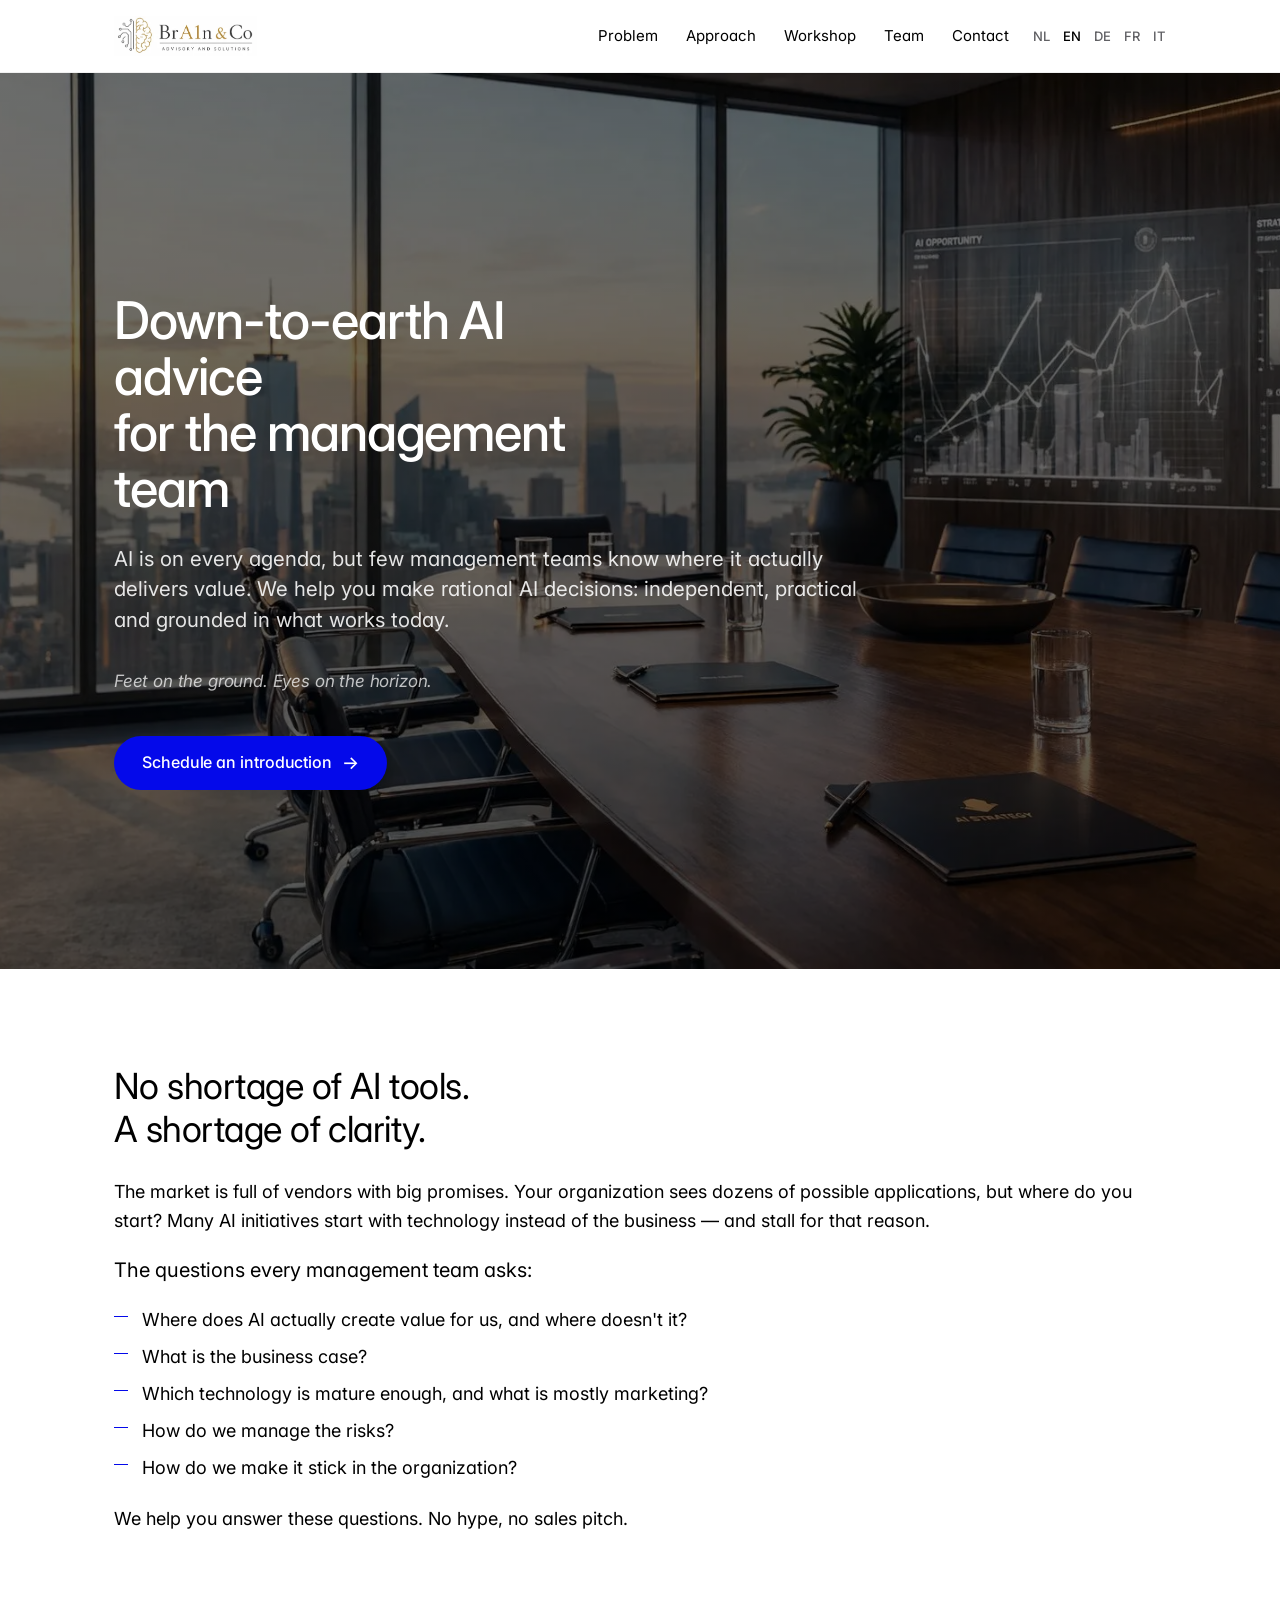
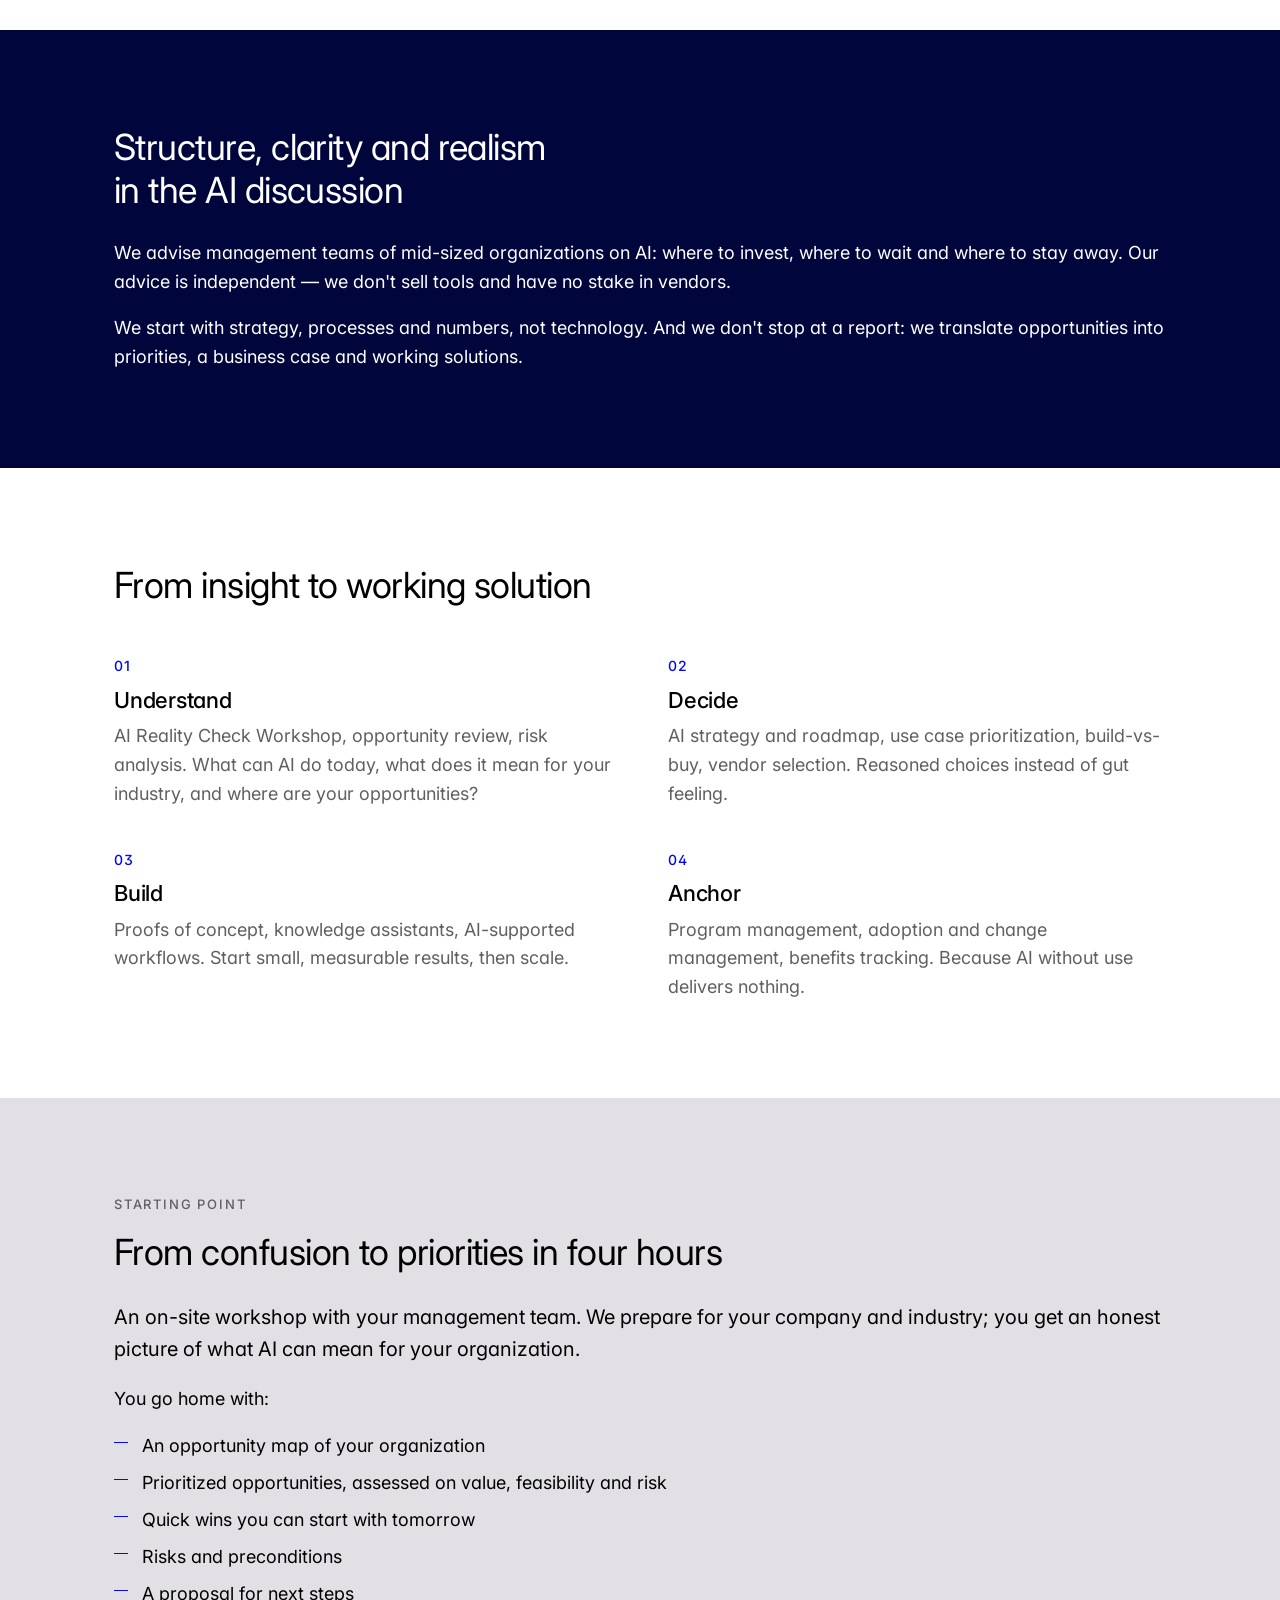
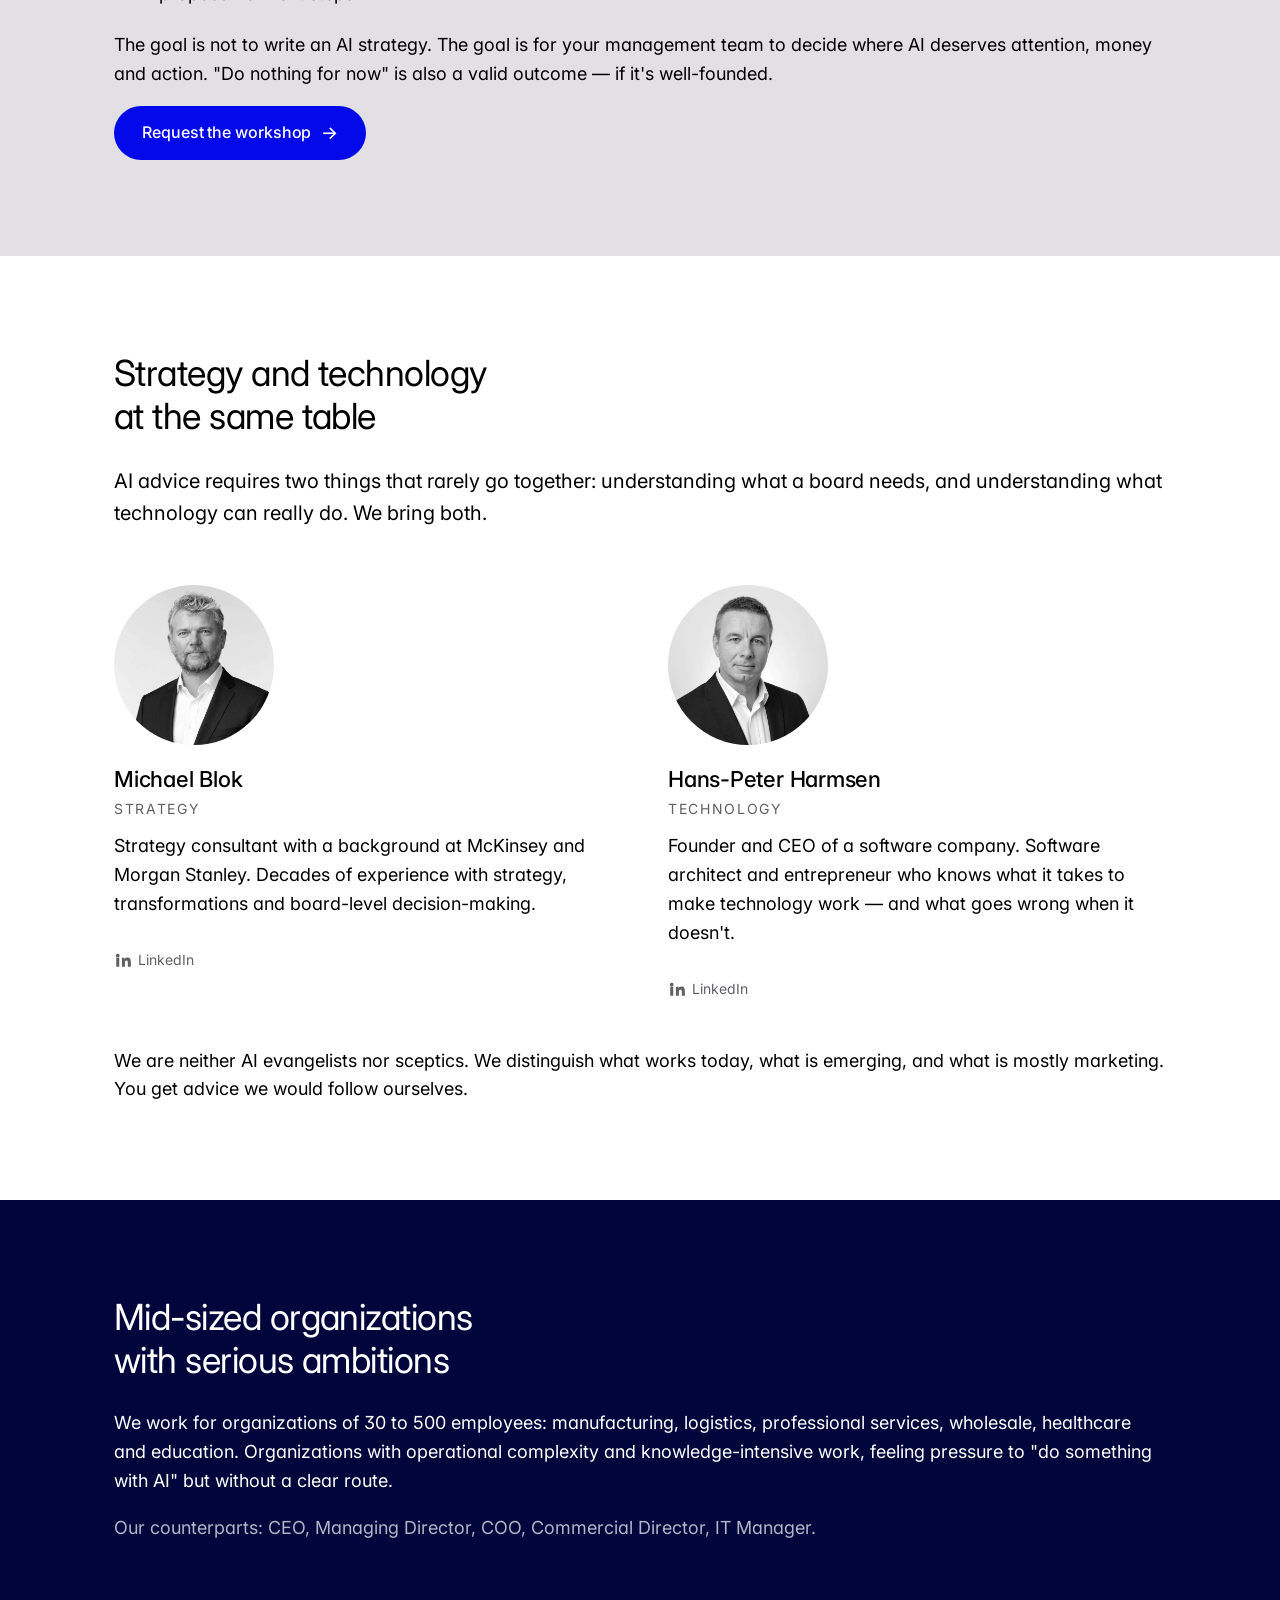
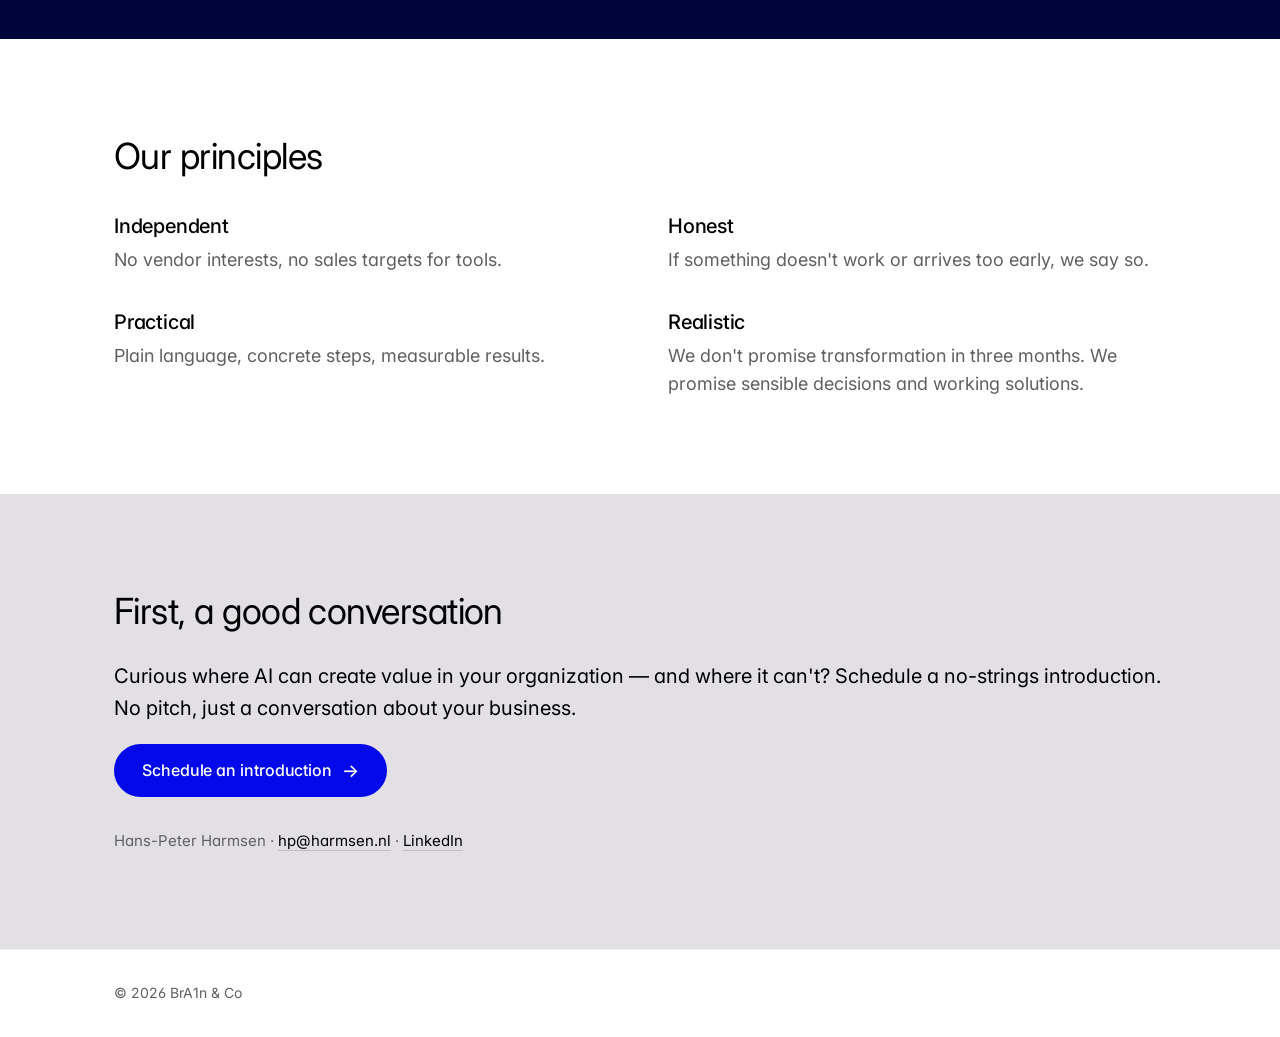
==== commit a4549a93: "Remove Spanish (es) as supported language" ====
--- a/index.html
+++ b/index.html
@@ -42,7 +42,6 @@
 <link rel="alternate" hreflang="de" href="https://hpharmsen.github.io/bra1n-website/de/">
 <link rel="alternate" hreflang="fr" href="https://hpharmsen.github.io/bra1n-website/fr/">
 <link rel="alternate" hreflang="it" href="https://hpharmsen.github.io/bra1n-website/it/">
-<link rel="alternate" hreflang="es" href="https://hpharmsen.github.io/bra1n-website/es/">
 <link rel="alternate" hreflang="x-default" href="https://hpharmsen.github.io/bra1n-website/">
 
 <link rel="preconnect" href="https://fonts.googleapis.com">
@@ -75,7 +74,6 @@
       <a href="de/">DE</a>
       <a href="fr/">FR</a>
       <a href="it/">IT</a>
-      <a href="es/">ES</a>
     </div>
   </div>
 </header>
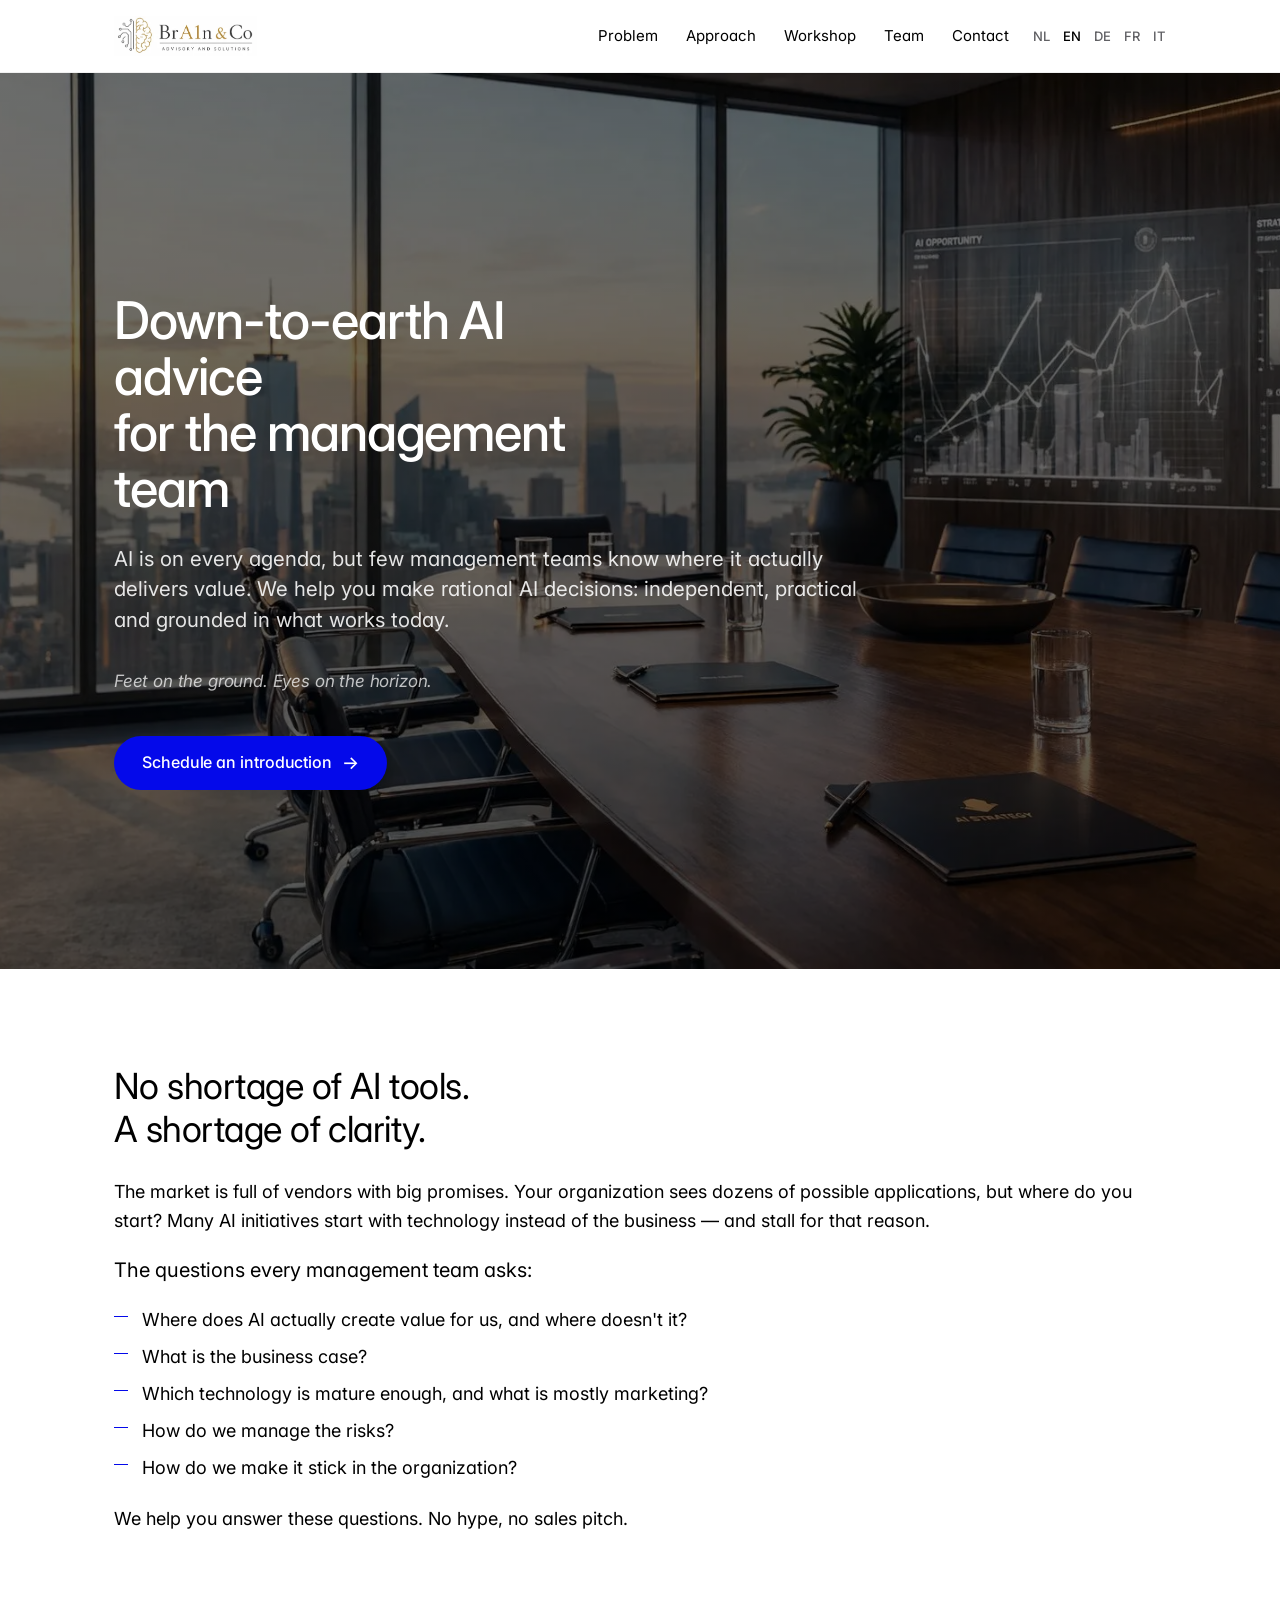
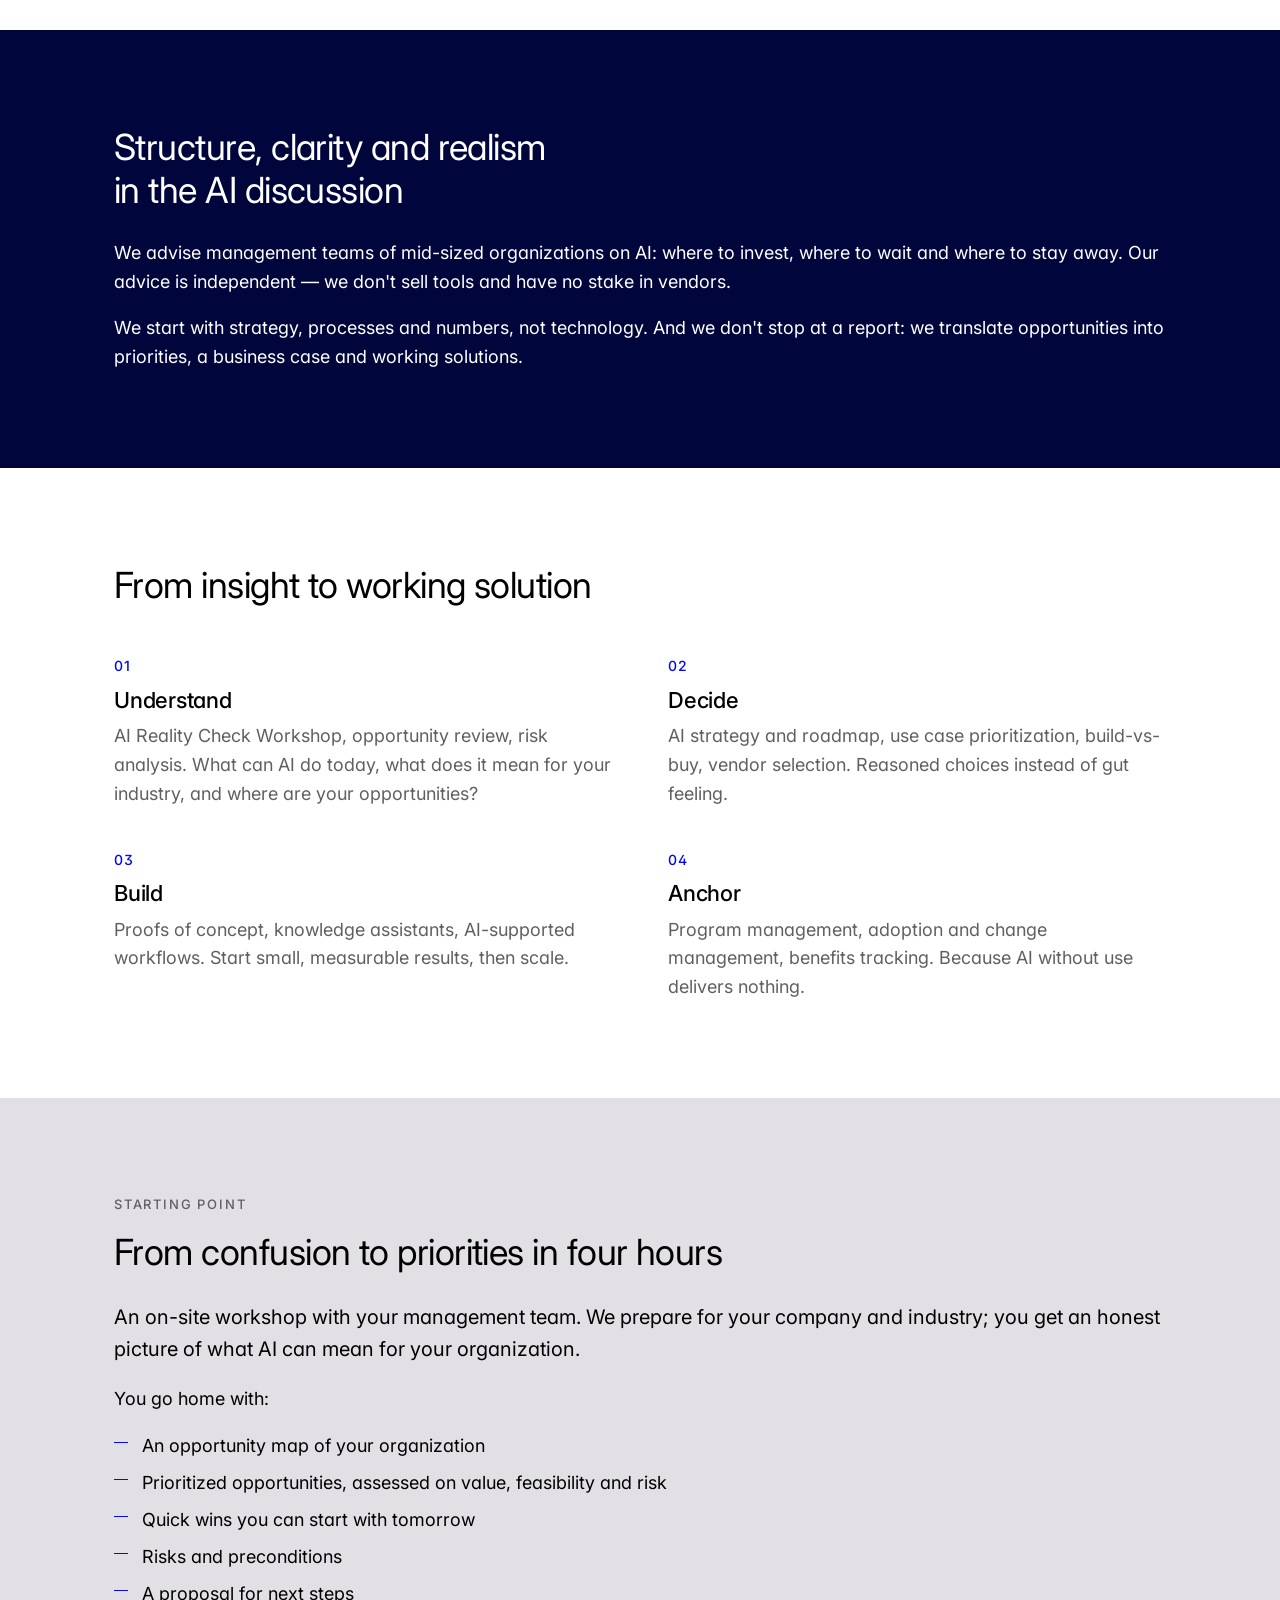
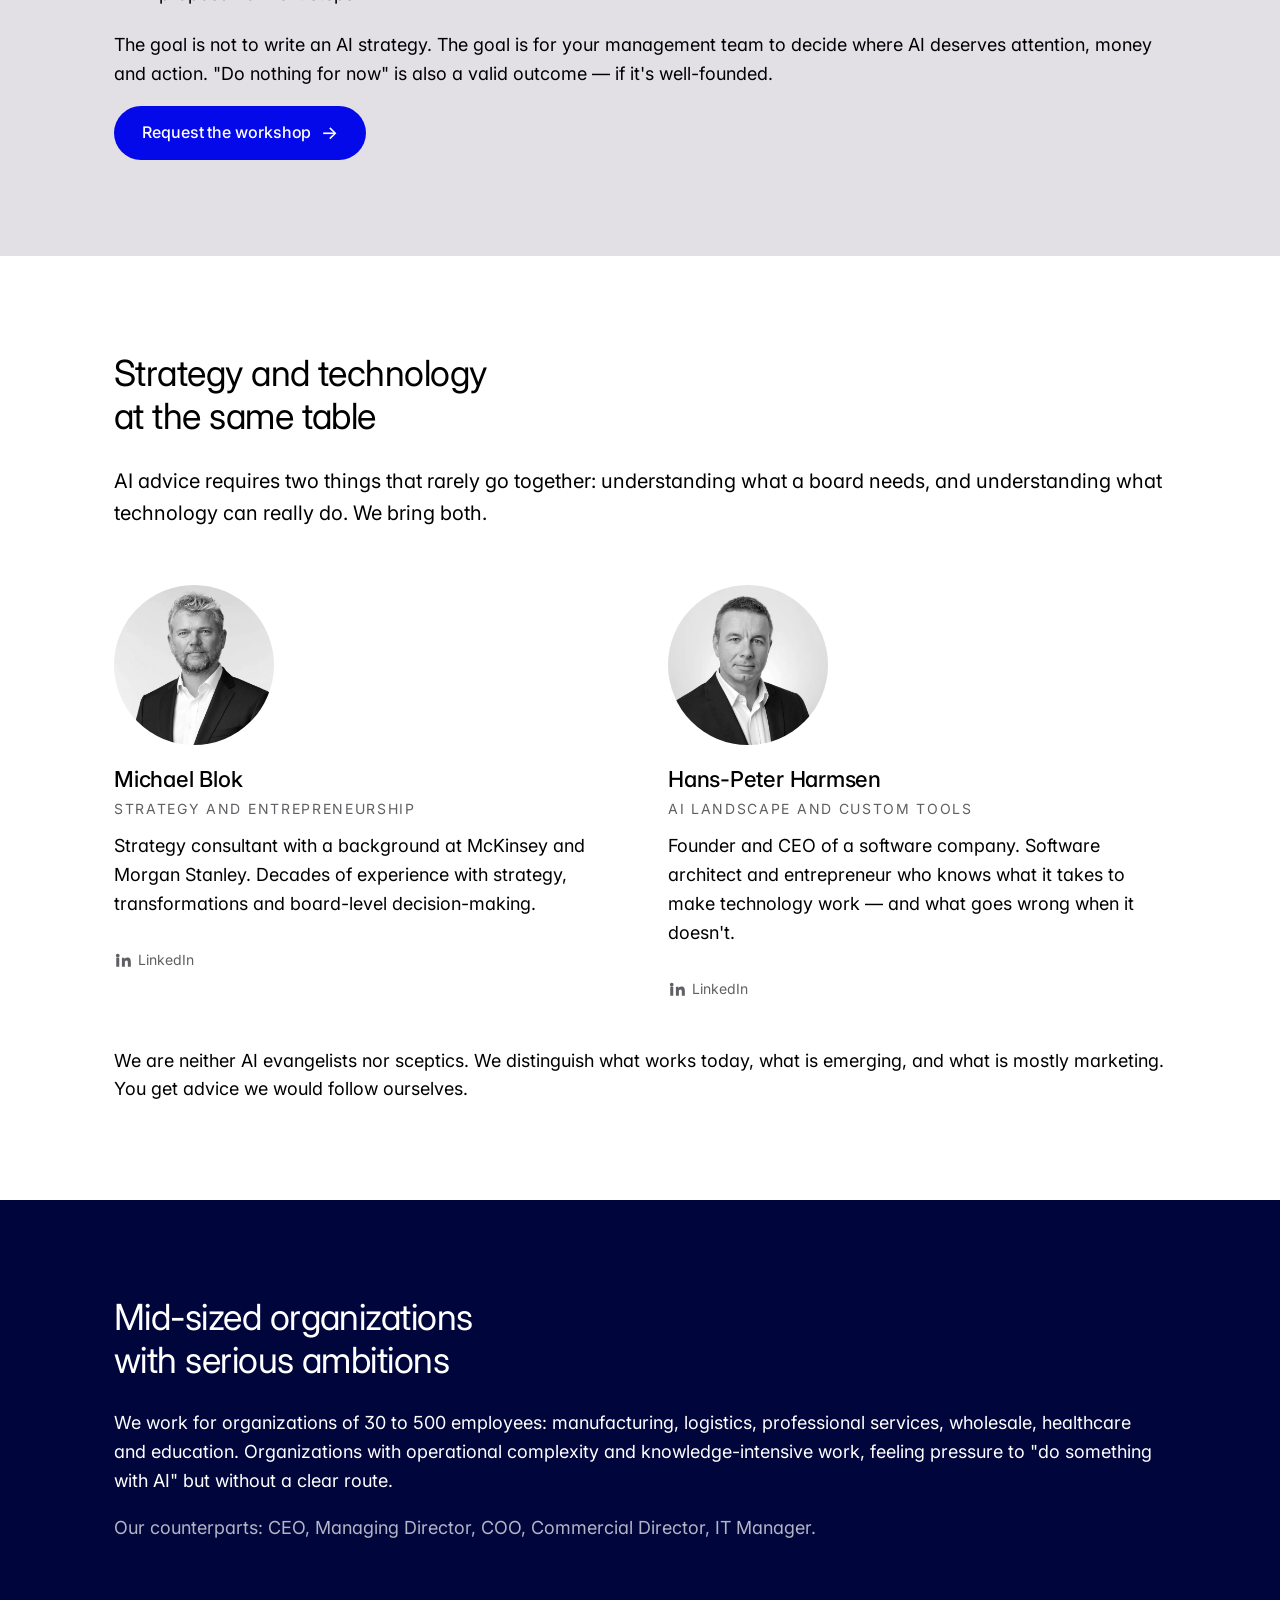
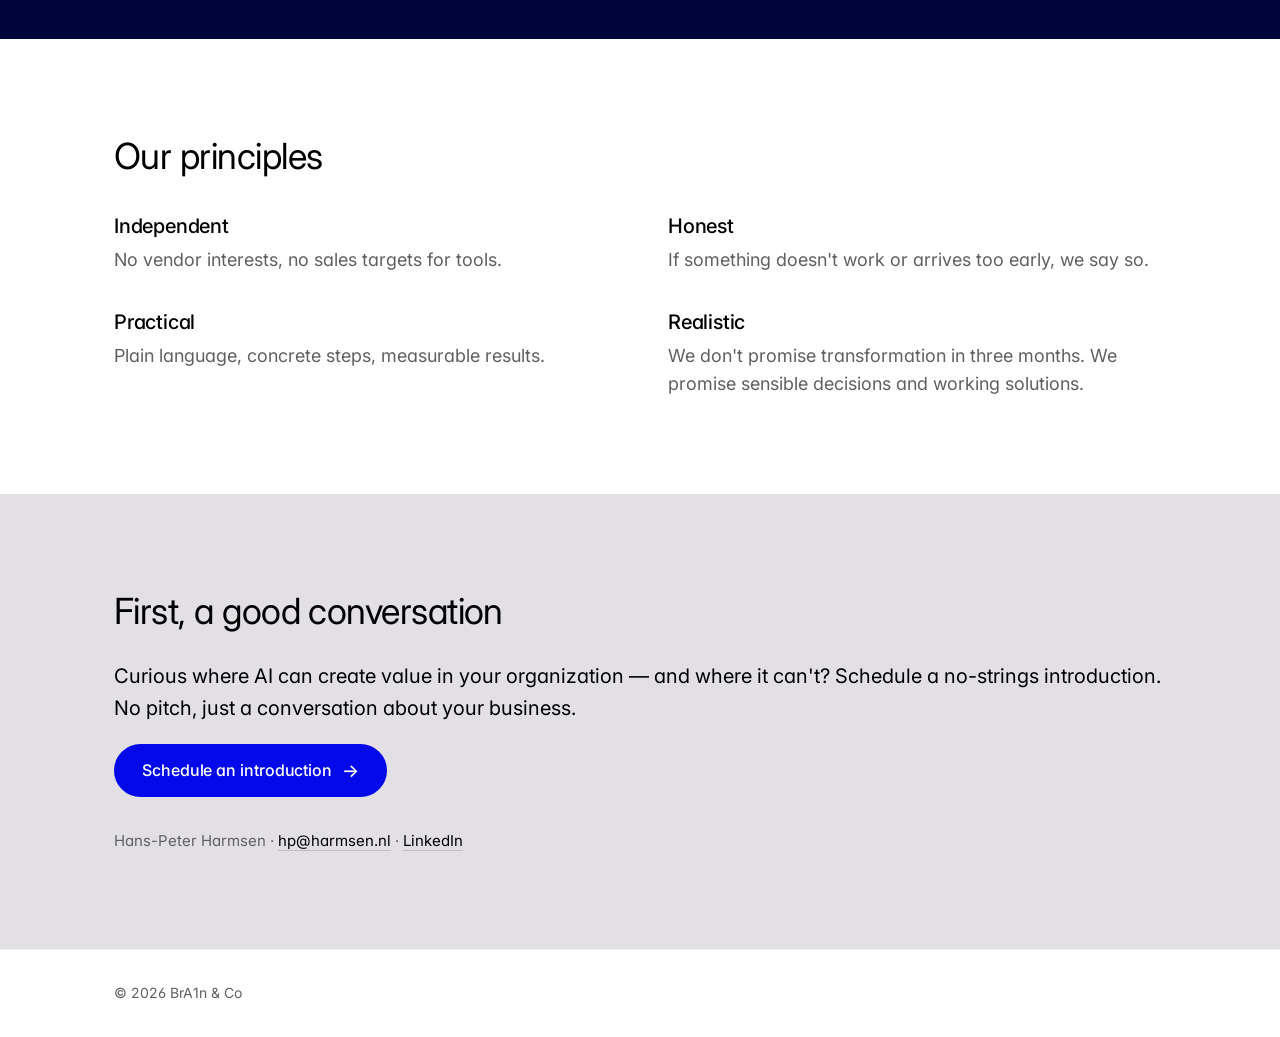
==== commit d8c2e55b: "Team rollen uitbreiden + DE fase-koppen naar Engels Onder de teamfoto's de rolaanduiding verbreed: '" ====
--- a/index.html
+++ b/index.html
@@ -9,7 +9,7 @@
 (function () {
   try {
     if (sessionStorage.getItem('langChosen')) return;
-    var supported = ['nl','en','de','fr','it','es'];
+    var supported = ['nl','en','de','fr','it'];
     var langs = navigator.languages || [navigator.language || 'nl'];
     for (var i = 0; i < langs.length; i++) {
       var l = String(langs[i] || '').toLowerCase().split('-')[0];
@@ -35,7 +35,6 @@
 <meta property="og:locale:alternate" content="de_DE">
 <meta property="og:locale:alternate" content="fr_FR">
 <meta property="og:locale:alternate" content="it_IT">
-<meta property="og:locale:alternate" content="es_ES">
 <link rel="canonical" href="https://hpharmsen.github.io/bra1n-website/">
 <link rel="alternate" hreflang="nl" href="https://hpharmsen.github.io/bra1n-website/">
 <link rel="alternate" hreflang="en" href="https://hpharmsen.github.io/bra1n-website/en/">
@@ -181,7 +180,7 @@
             <img src="assets/img/michael.jpg" alt="Portret van Michael Blok" loading="lazy" width="600" height="600">
           </picture>
           <h3>Michael Blok</h3>
-          <p class="person__role">Strategie</p>
+          <p class="person__role">Strategie en ondernemerschap</p>
           <p>Strategieconsultant met achtergrond bij McKinsey en Morgan Stanley. Decennia ervaring met strategie, transformaties en besluitvorming op directieniveau.</p>
           <a class="linkedin" href="https://www.linkedin.com/in/michael-b-5817b/" aria-label="LinkedIn van Michael Blok" rel="noopener">
             <svg viewBox="0 0 24 24" width="20" height="20" aria-hidden="true"><path fill="currentColor" d="M4.98 3.5a2.5 2.5 0 1 1 0 5 2.5 2.5 0 0 1 0-5zM3 9h4v12H3V9zm7 0h3.8v1.7h.06c.53-1 1.84-2.05 3.79-2.05 4.05 0 4.8 2.66 4.8 6.13V21h-4v-5.46c0-1.3-.02-2.97-1.81-2.97-1.82 0-2.1 1.42-2.1 2.88V21h-4V9z"/></svg>
@@ -195,7 +194,7 @@
             <img src="assets/img/hp.jpg" alt="Portret van Hans-Peter Harmsen" loading="lazy" width="600" height="600">
           </picture>
           <h3>Hans-Peter Harmsen</h3>
-          <p class="person__role">Techniek</p>
+          <p class="person__role">AI-landschap en tools op maat</p>
           <p>Oprichter en CEO van een softwarebedrijf. Software-architect en ondernemer die weet wat er nodig is om technologie werkend te krijgen — en wat er misgaat als dat niet lukt.</p>
           <a class="linkedin" href="https://www.linkedin.com/in/hpharmsen" aria-label="LinkedIn van Hans-Peter Harmsen" rel="noopener">
             <svg viewBox="0 0 24 24" width="20" height="20" aria-hidden="true"><path fill="currentColor" d="M4.98 3.5a2.5 2.5 0 1 1 0 5 2.5 2.5 0 0 1 0-5zM3 9h4v12H3V9zm7 0h3.8v1.7h.06c.53-1 1.84-2.05 3.79-2.05 4.05 0 4.8 2.66 4.8 6.13V21h-4v-5.46c0-1.3-.02-2.97-1.81-2.97-1.82 0-2.1 1.42-2.1 2.88V21h-4V9z"/></svg>
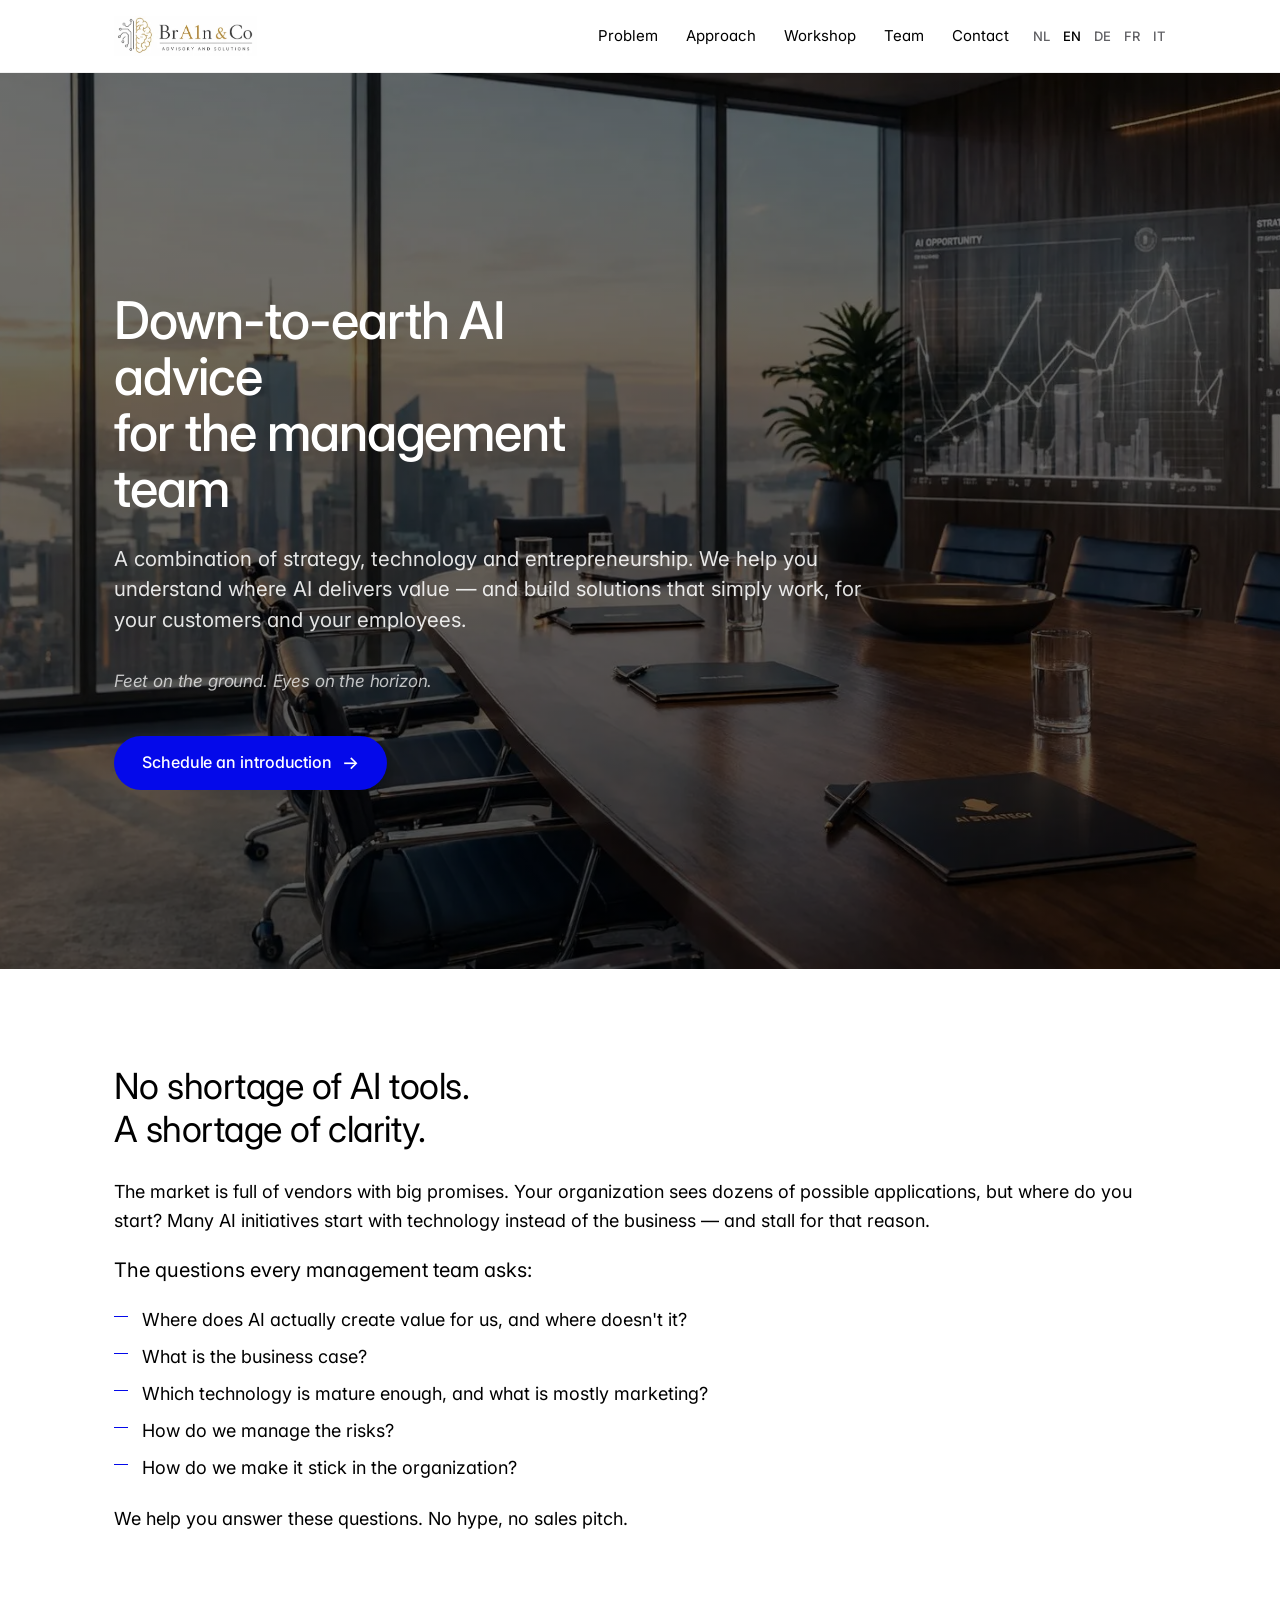
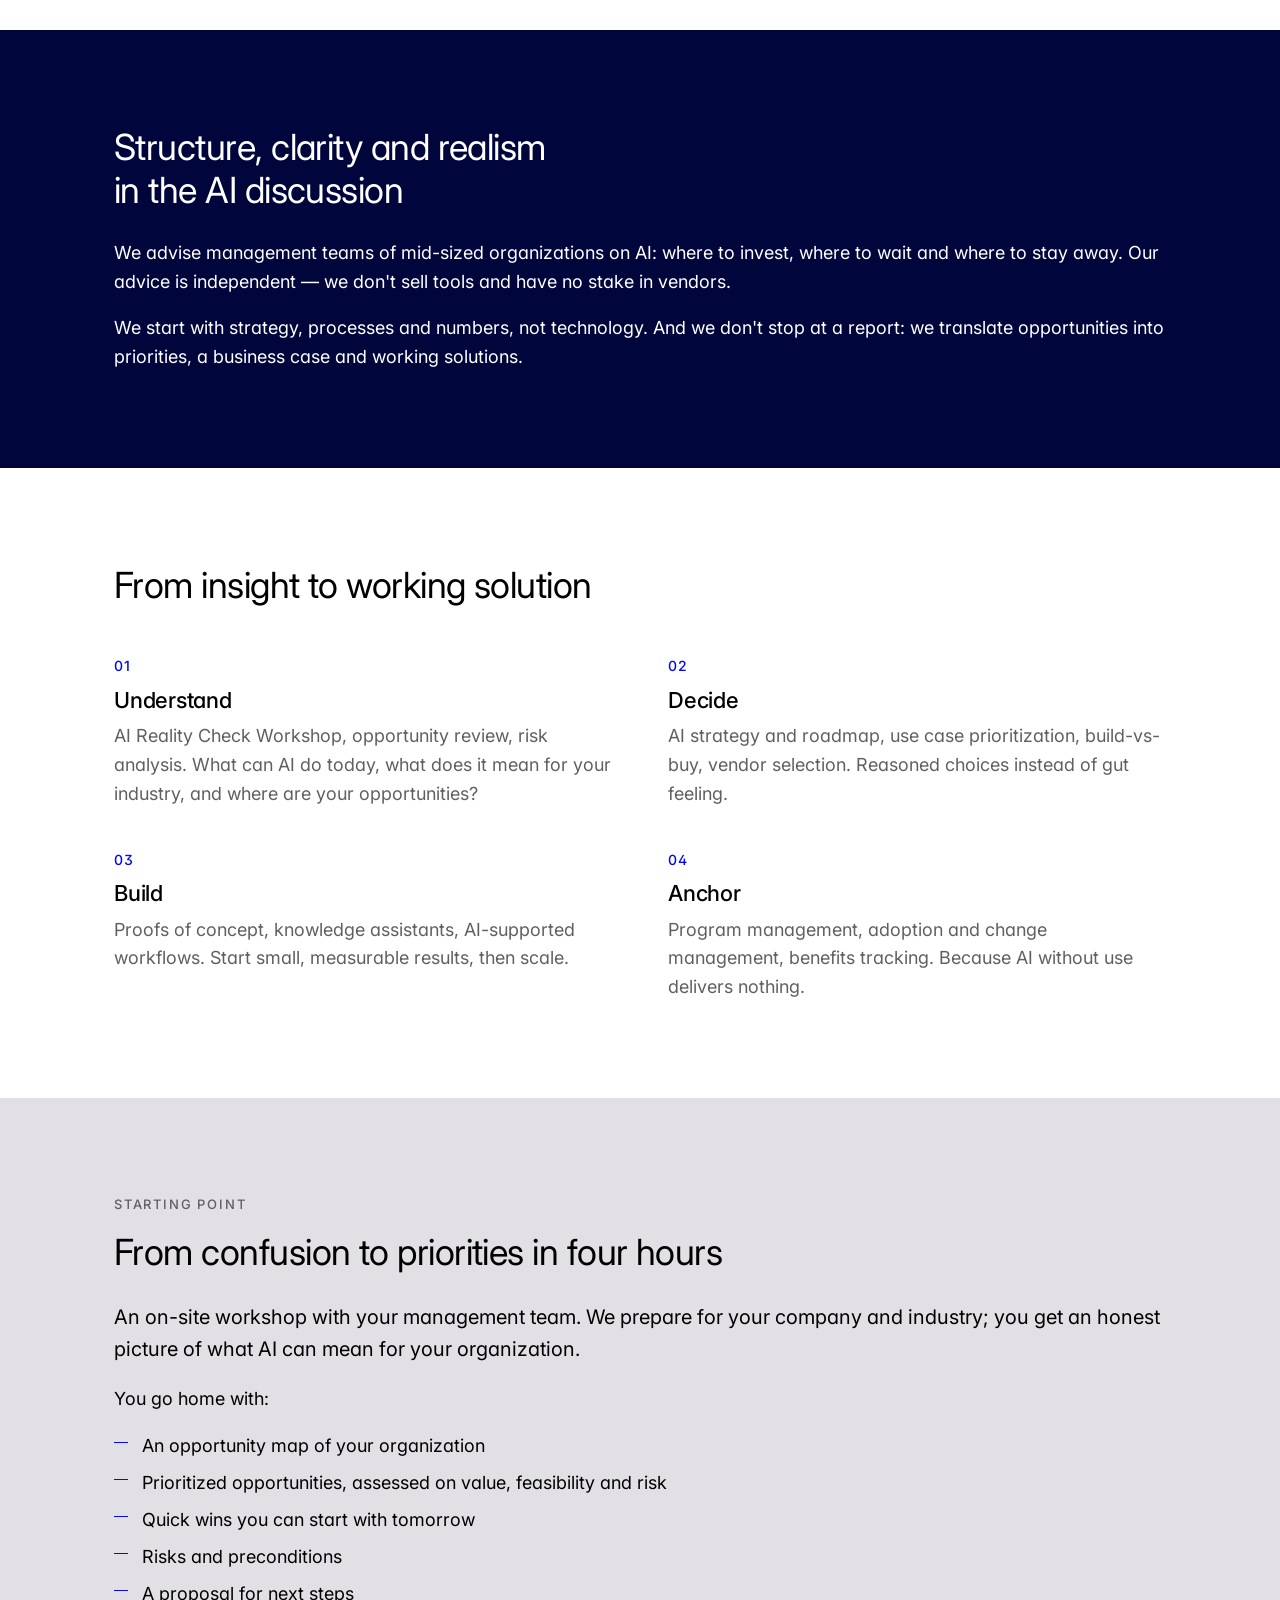
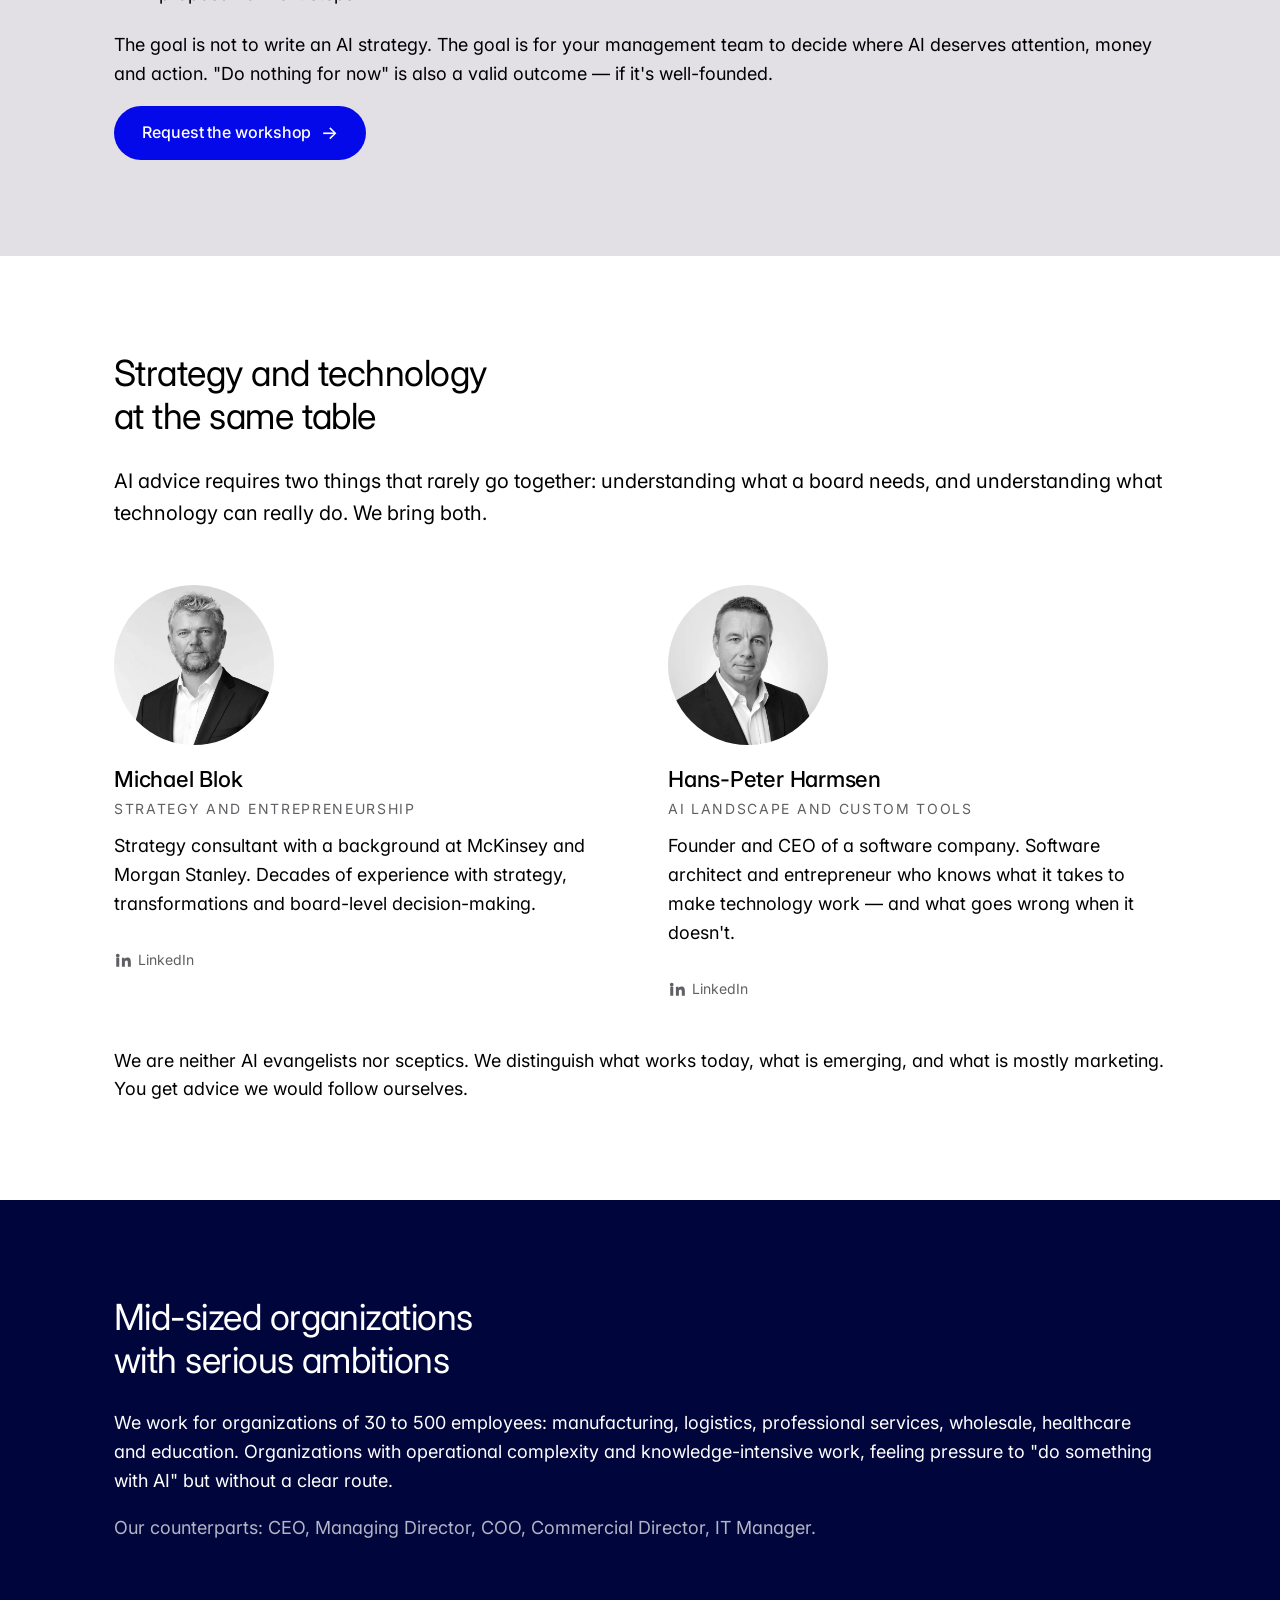
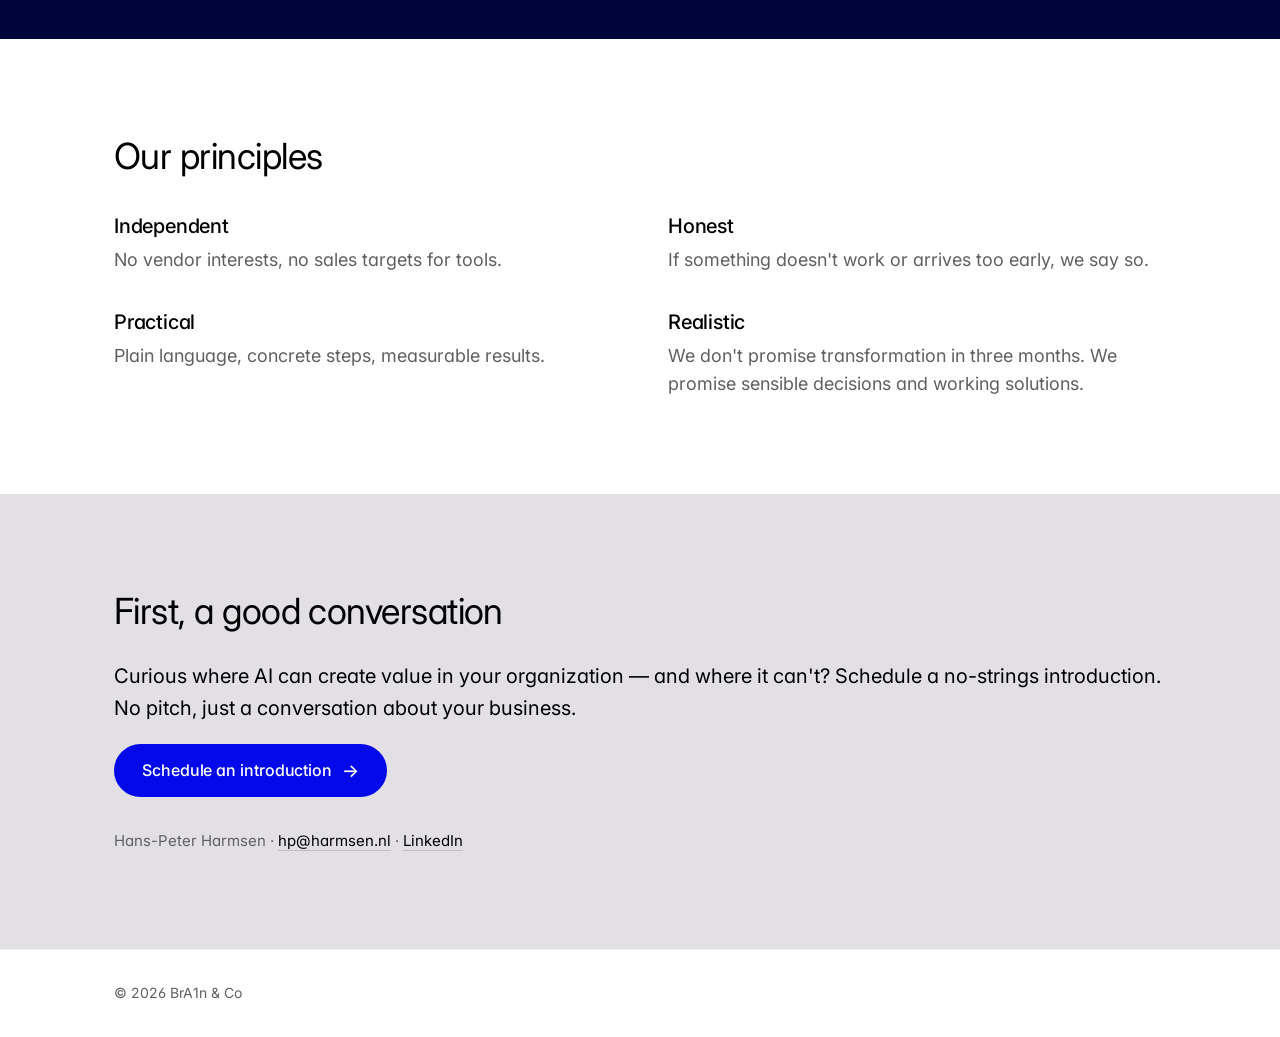
==== commit c0401cea: "Hero-lede herschreven op alle taalvarianten Nieuwe propositie: combinatie van strategie, technologie" ====
--- a/index.html
+++ b/index.html
@@ -87,7 +87,7 @@
     </picture>
     <div class="container">
       <h1 class="hero__title">Nuchter AI-advies<br>voor het managementteam</h1>
-      <p class="hero__lede">AI staat op elke agenda, maar weinig managementteams weten waar het echt waarde oplevert. Wij helpen u rationele AI-beslissingen nemen: onafhankelijk, praktisch en gebaseerd op wat vandaag werkt.</p>
+      <p class="hero__lede">Een combinatie van strategie, technologie en ondernemerschap. We helpen u te begrijpen waar AI waarde oplevert — en bouwen oplossingen die gewoon werken, voor uw klanten én medewerkers.</p>
       <p class="hero__slogan"><em>Voeten in de klei. Ogen op de horizon.</em></p>
       <a class="btn btn--primary" href="mailto:hp@harmsen.nl?subject=Kennismaking%20via%20BrA1n%20%26%20Co%20website">Plan een kennismaking</a>
     </div>
@@ -174,7 +174,7 @@
       <p class="lead">AI-advies vraagt twee dingen die zelden samengaan: begrijpen wat een directie nodig heeft, en begrijpen wat technologie echt kan. Wij brengen beide mee.</p>
 
       <div class="team">
-        <article class="person">
+        <article class="person person--bw">
           <picture>
             <source srcset="assets/img/michael.webp" type="image/webp">
             <img src="assets/img/michael.jpg" alt="Portret van Michael Blok" loading="lazy" width="600" height="600">
--- a/assets/css/style.css
+++ b/assets/css/style.css
@@ -321,6 +321,8 @@
   transition: filter .25s ease;
 }
 .person:hover img { filter: grayscale(0%); }
+.person--bw img,
+.person--bw:hover img { filter: grayscale(100%) contrast(1.02); }
 .person h3 { margin-bottom: 4px; }
 .person__role {
   color: var(--text-subtle);
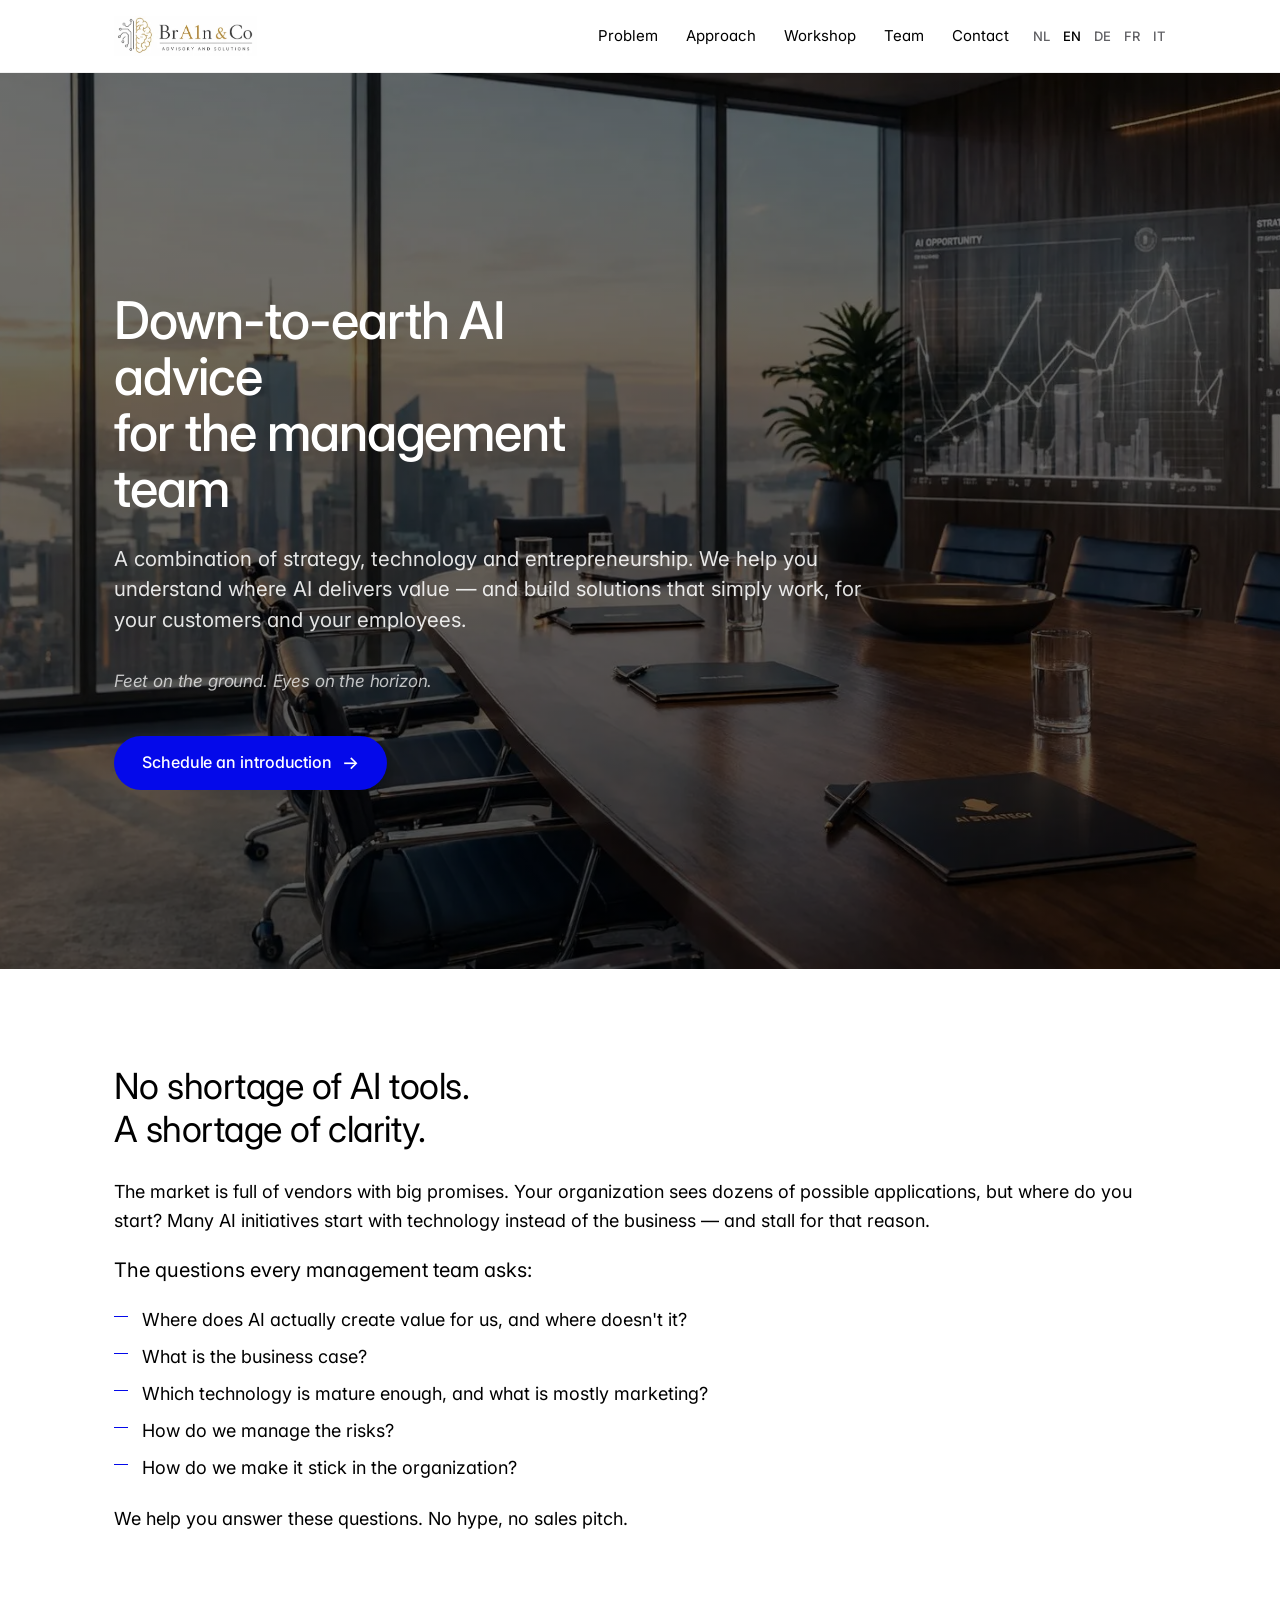
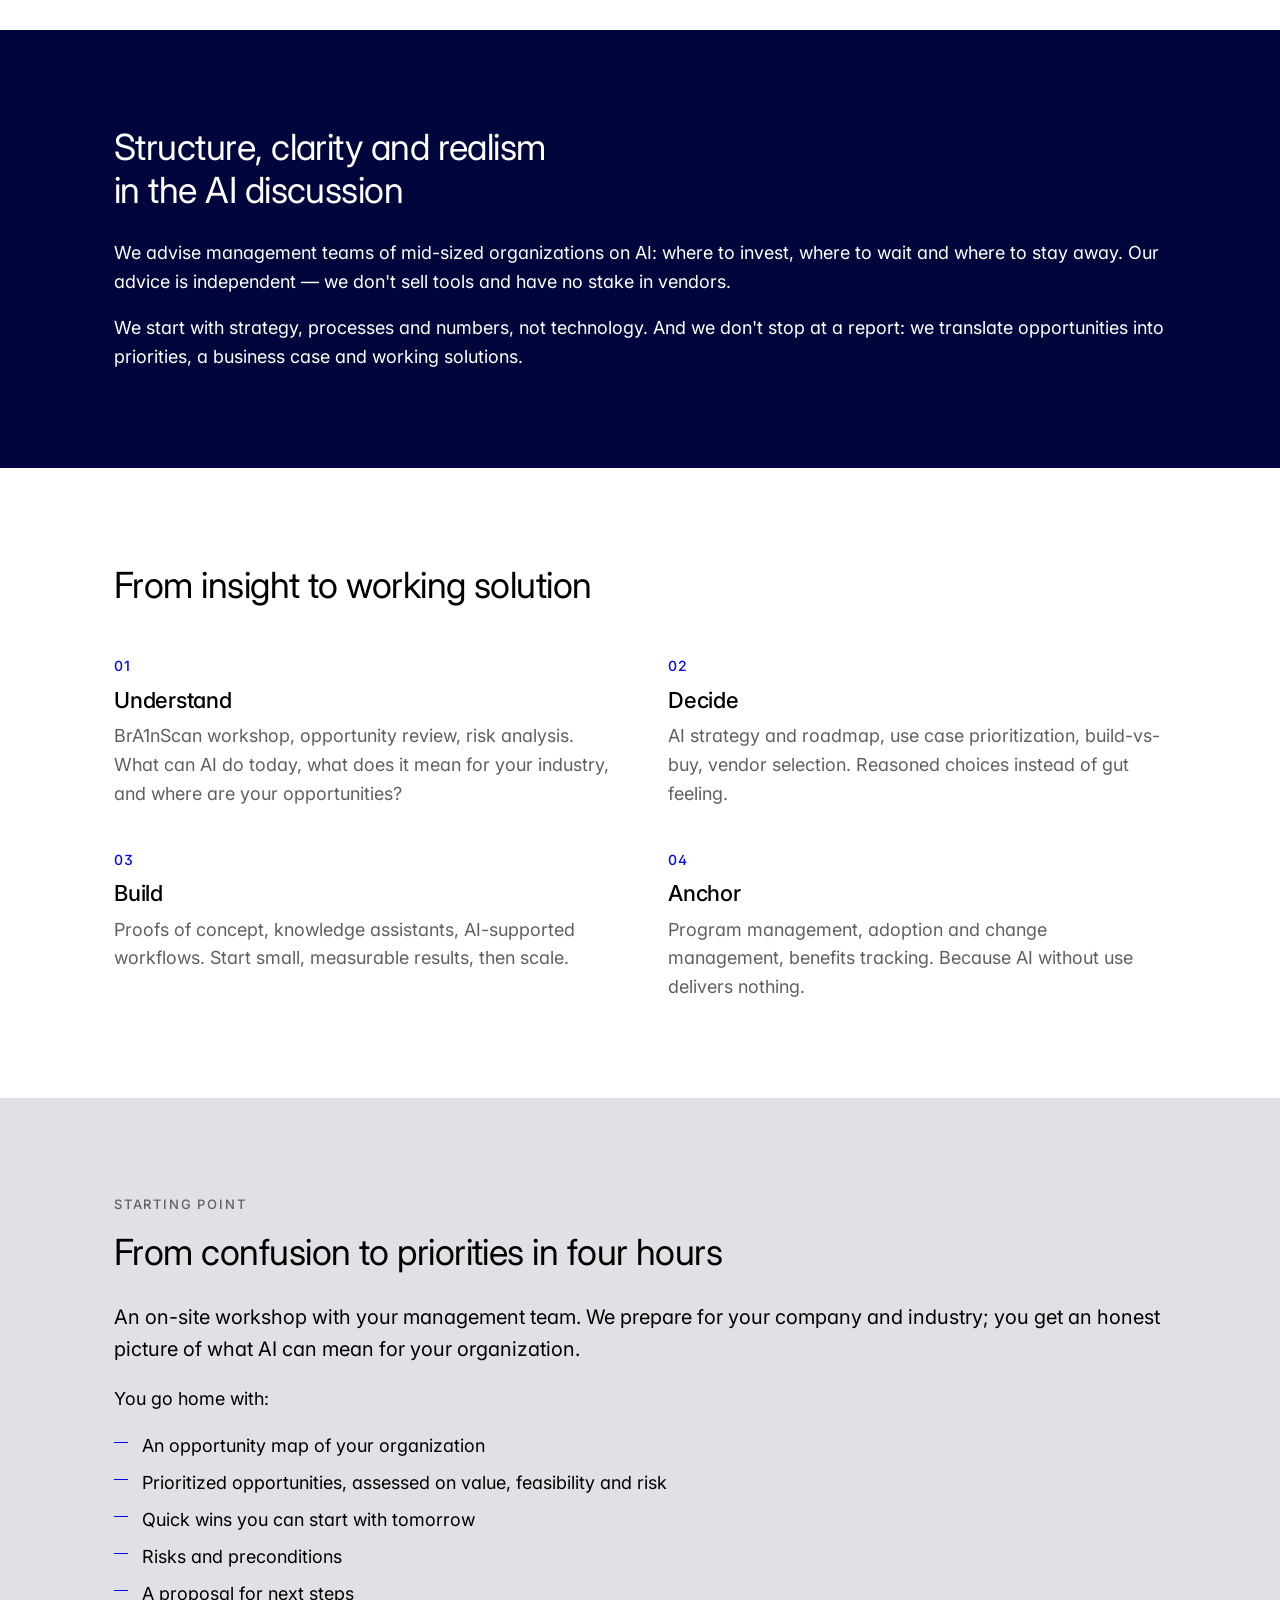
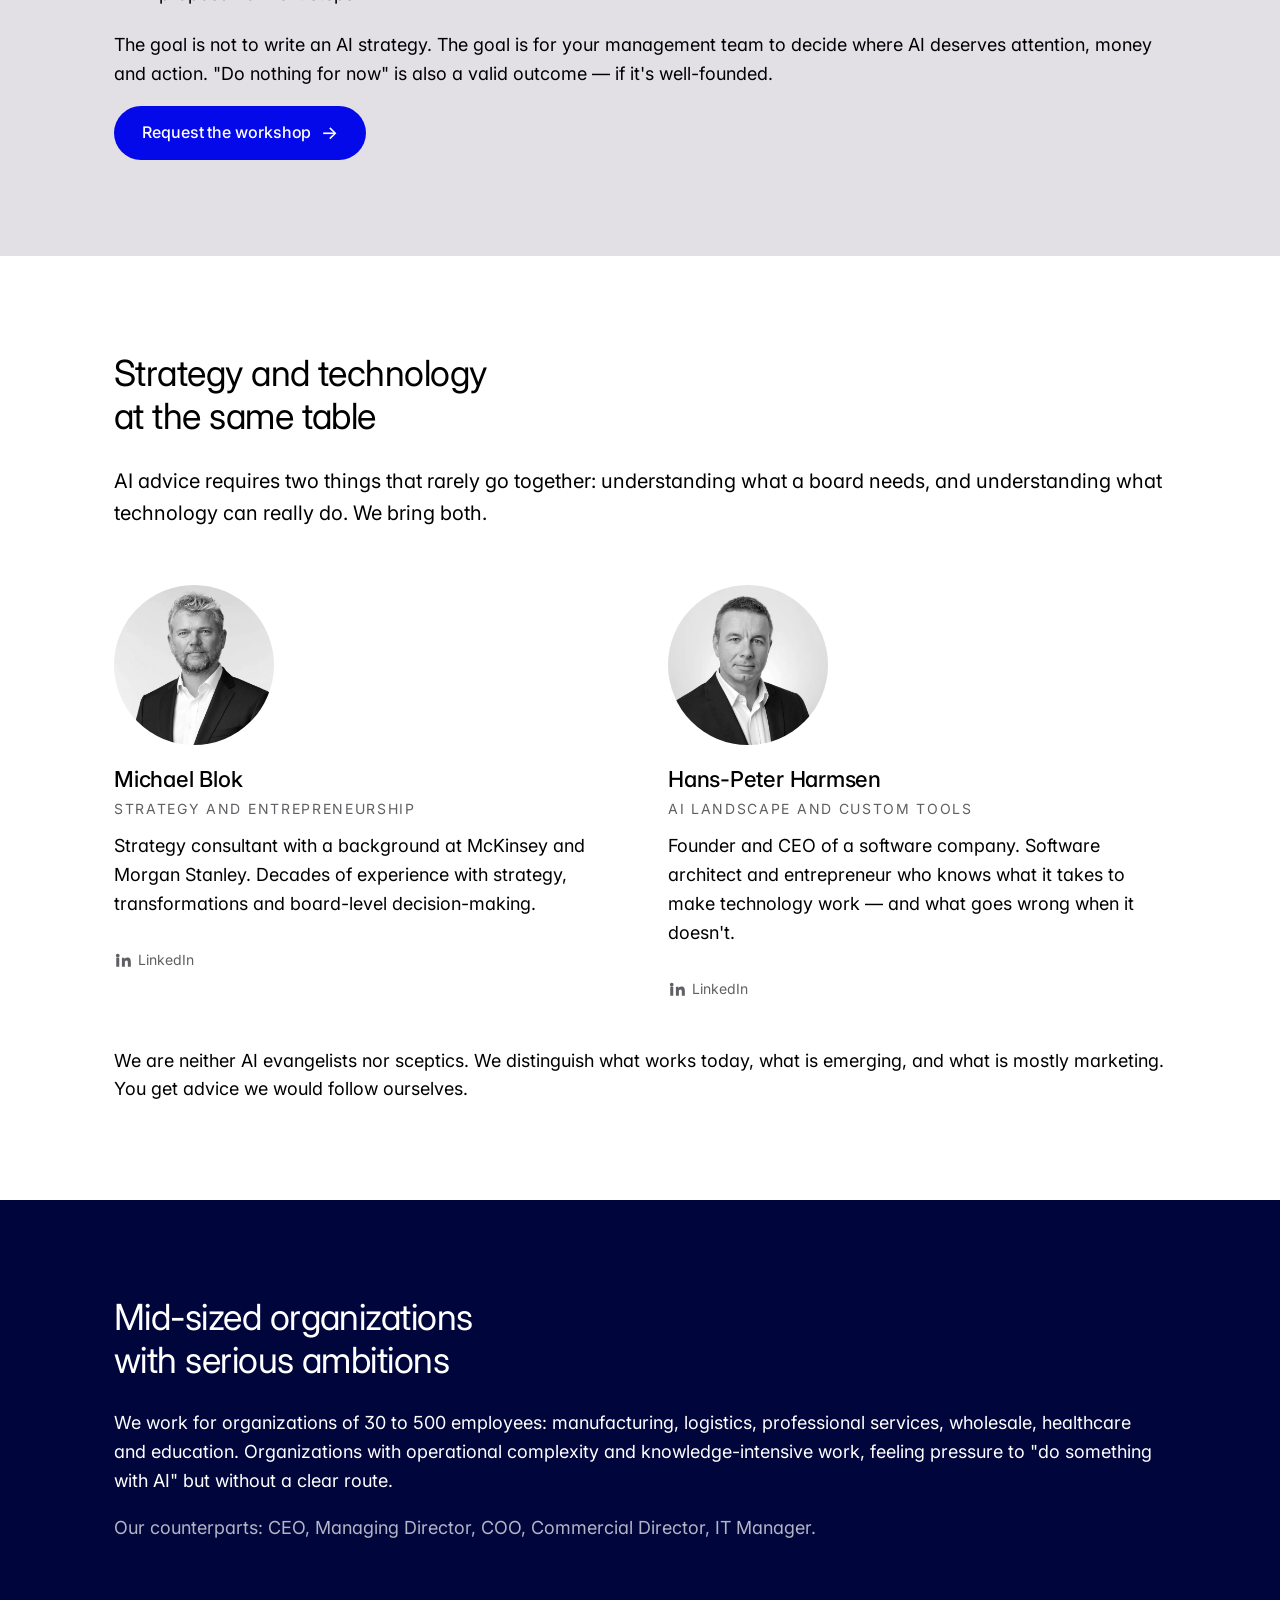
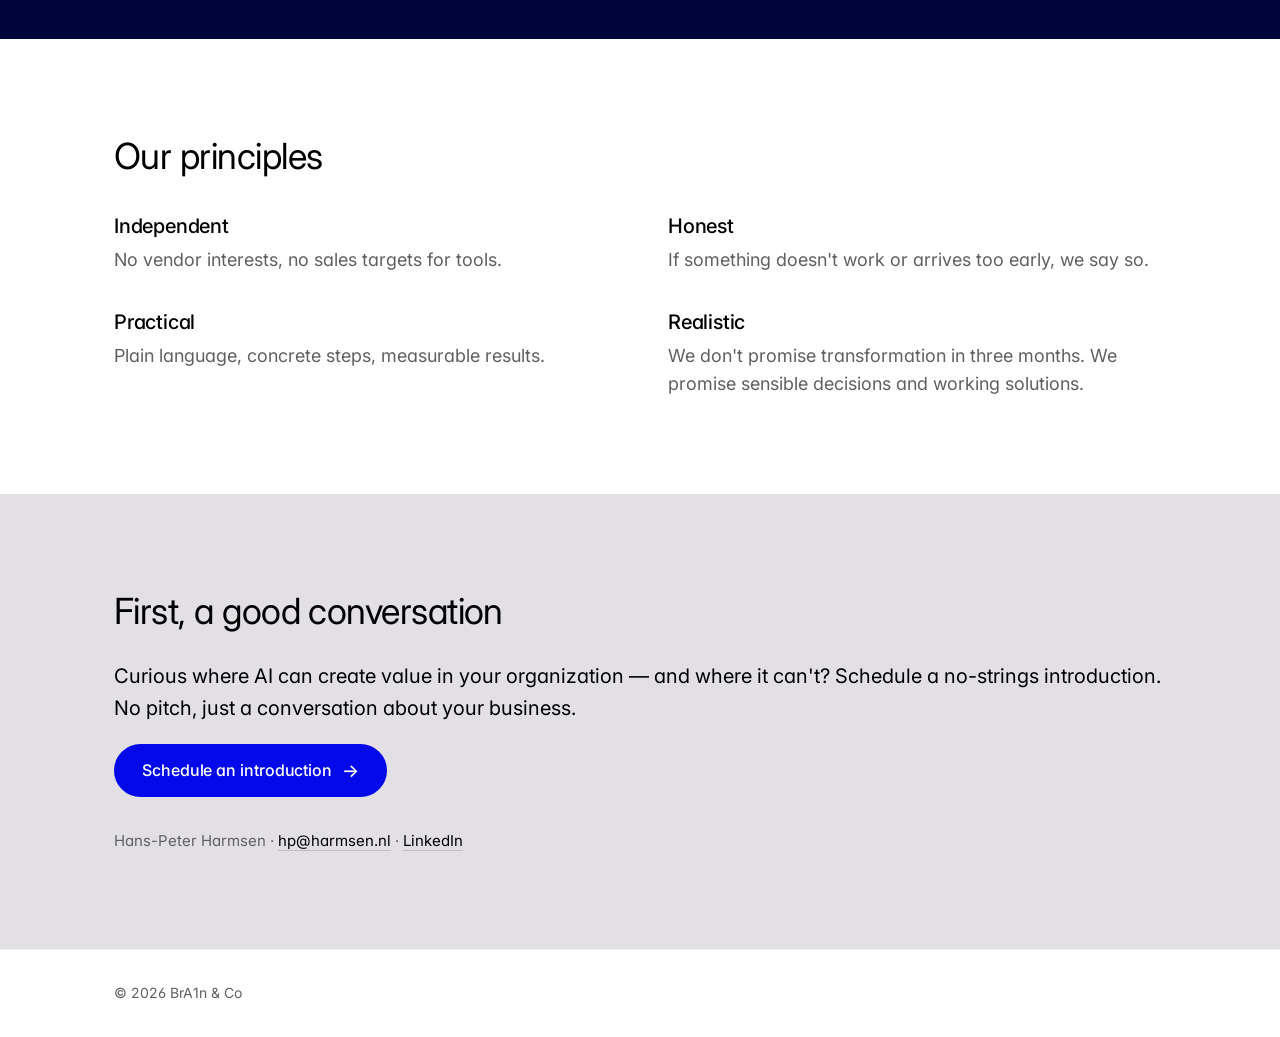
==== commit 3880e06a: "Hernoem 'AI Reality Check Workshop' naar 'BrA1nScan workshop' in alle talen Co-Authored-By: Claude O" ====
--- a/index.html
+++ b/index.html
@@ -127,7 +127,7 @@
         <div class="phase">
           <div class="phase__num">01</div>
           <h3>Begrijpen</h3>
-          <p>AI Reality Check Workshop, opportunity review, risicoanalyse. Wat kan AI vandaag, wat betekent dat voor uw branche, en waar zitten uw kansen?</p>
+          <p>BrA1nScan workshop, opportunity review, risicoanalyse. Wat kan AI vandaag, wat betekent dat voor uw branche, en waar zitten uw kansen?</p>
         </div>
         <div class="phase">
           <div class="phase__num">02</div>
